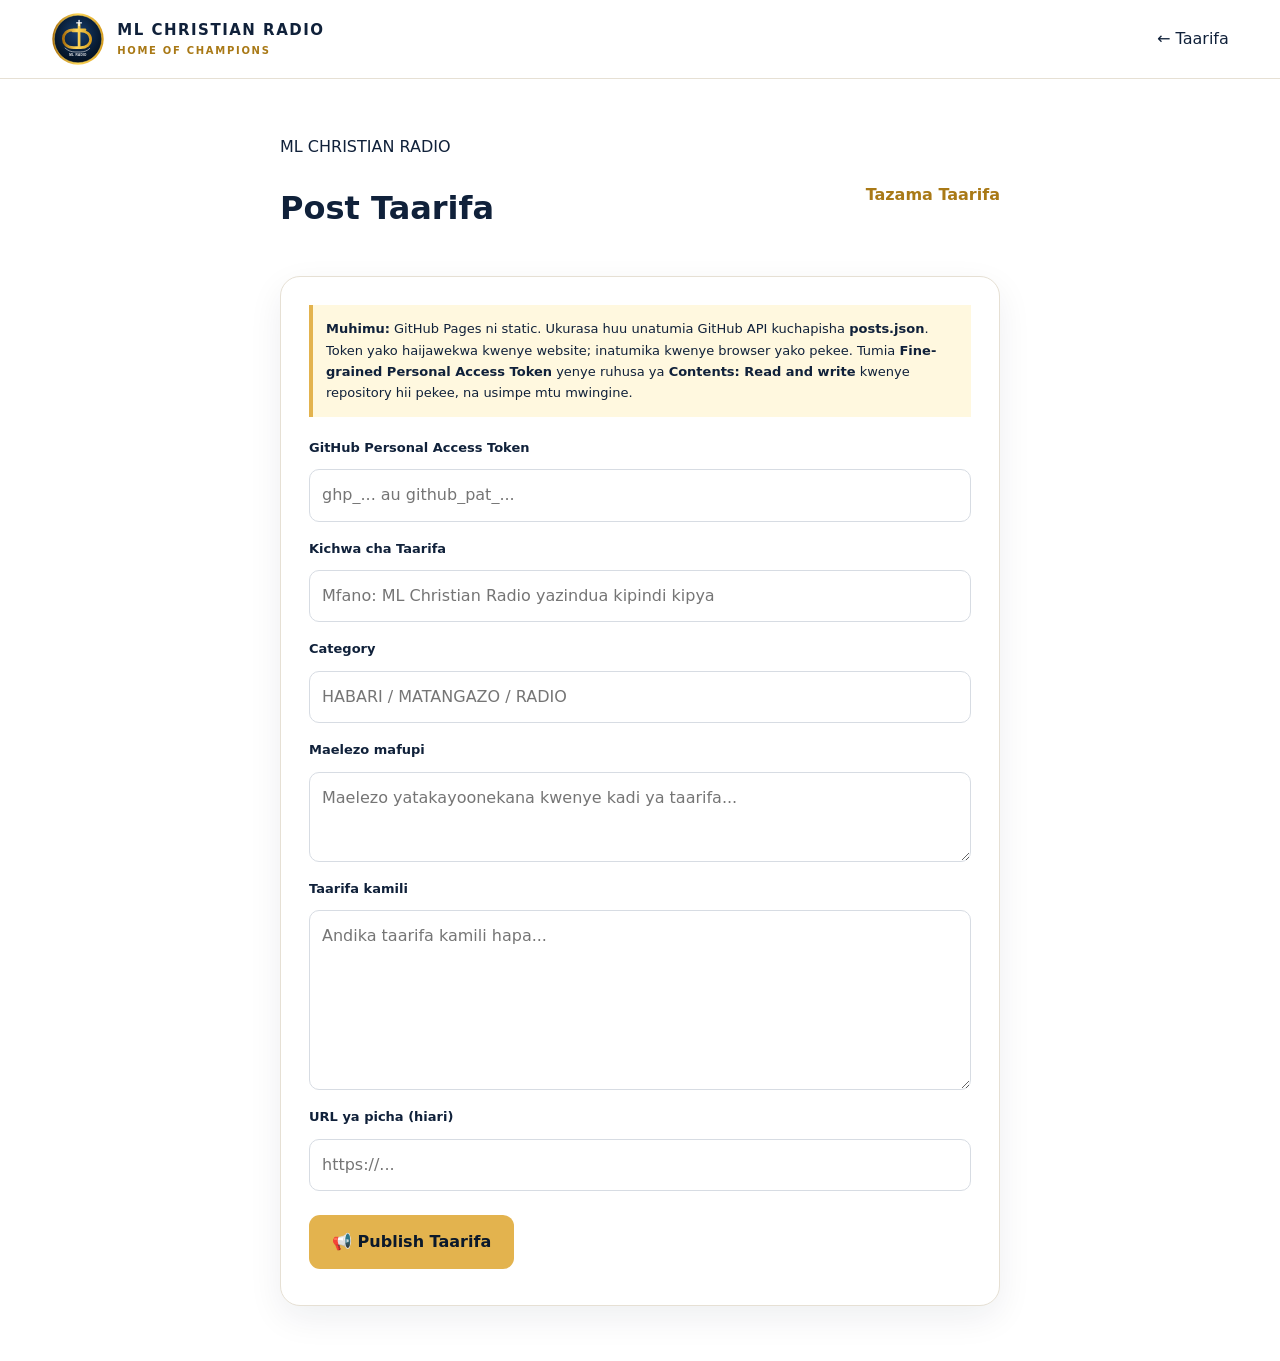
==== admin.html @ ad87d2e5 "Add news publishing page" ====
<!DOCTYPE html>
<html lang="sw">
<head>
<meta charset="UTF-8">
<meta name="viewport" content="width=device-width,initial-scale=1">
<title>Post Taarifa | ML Christian Radio</title>
<meta name="robots" content="noindex,nofollow">
<link rel="stylesheet" href="styles.css">
<style>
.admin{max-width:760px;margin:55px auto;padding:0 20px}.box{background:#fff;border:1px solid var(--line);border-radius:20px;padding:28px;box-shadow:0 12px 35px #10213a12}.field{margin:0 0 16px}.field label{display:block;margin-bottom:6px;font-weight:800;font-size:13px}.field input,.field textarea{width:100%;padding:12px;border:1px solid #d7dce3;border-radius:10px;font:inherit}.field textarea{min-height:180px;resize:vertical}.help{background:#fff8df;border-left:4px solid var(--gold);padding:13px;margin-bottom:20px;font-size:13px}.status{margin-top:15px;padding:12px;border-radius:10px;display:none}.status.show{display:block}.success{background:#eaf8ef;color:#176534}.error{background:#fff0f0;color:#8a2222}.top{display:flex;justify-content:space-between;gap:15px;align-items:center;margin-bottom:20px}.top a{font-weight:800;color:#a97916}.tokenBox{display:none}.tokenBox.show{display:block}
</style>
</head>
<body>
<header><div class="wrap nav"><a class="brand" href="index.html"><img src="logo.svg" alt="ML Christian Radio logo"><span><b>ML CHRISTIAN RADIO</b><small>HOME OF CHAMPIONS</small></span></a><a href="news.html">← Taarifa</a></div></header>
<main class="admin">
<div class="top"><div><label>ML CHRISTIAN RADIO</label><h1>Post Taarifa</h1></div><a href="news.html">Tazama Taarifa</a></div>
<div class="box">
<div class="help"><b>Muhimu:</b> GitHub Pages ni static. Ukurasa huu unatumia GitHub API kuchapisha <b>posts.json</b>. Token yako haijawekwa kwenye website; inatumika kwenye browser yako pekee. Tumia <b>Fine-grained Personal Access Token</b> yenye ruhusa ya <b>Contents: Read and write</b> kwenye repository hii pekee, na usimpe mtu mwingine.</div>
<div class="field"><label>GitHub Personal Access Token</label><input id="token" type="password" autocomplete="off" placeholder="ghp_... au github_pat_..."></div>
<div class="field"><label>Kichwa cha Taarifa</label><input id="title" placeholder="Mfano: ML Christian Radio yazindua kipindi kipya"></div>
<div class="field"><label>Category</label><input id="category" placeholder="HABARI / MATANGAZO / RADIO"></div>
<div class="field"><label>Maelezo mafupi</label><textarea id="excerpt" style="min-height:90px" placeholder="Maelezo yatakayoonekana kwenye kadi ya taarifa..."></textarea></div>
<div class="field"><label>Taarifa kamili</label><textarea id="content" placeholder="Andika taarifa kamili hapa..."></textarea></div>
<div class="field"><label>URL ya picha (hiari)</label><input id="image" type="url" placeholder="https://..."></div>
<button id="publish" class="btn gold">📢 Publish Taarifa</button>
<div id="status" class="status"></div>
</div></main>
<script>
const owner="mwakapalilamedia-ops", repo="ML-Christian-Radio--home-of-champions-", path="posts.json", branch="main";
const $=id=>document.getElementById(id);
function status(msg,ok){const s=$("status");s.textContent=msg;s.className="status show "+(ok?"success":"error")}
$("publish").addEventListener("click",async()=>{
  const token=$("token").value.trim(), title=$("title").value.trim(), excerpt=$("excerpt").value.trim(), content=$("content").value.trim(), category=$("category").value.trim()||"TAARIFA", image=$("image").value.trim();
  if(!token||!title||!excerpt||!content){status("Jaza Token, Kichwa, Maelezo mafupi na Taarifa kamili.",false);return}
  const btn=$("publish");btn.disabled=true;btn.textContent="Inachapisha...";
  try{
    const headers={Authorization:"Bearer "+token,Accept:"application/vnd.github+json","X-GitHub-Api-Version":"2022-11-28"};
    const url=`https://api.github.com/repos/${owner}/${repo}/contents/${path}?ref=${branch}`;
    const get=await fetch(url,{headers}); if(!get.ok) throw new Error("GitHub haijakubali token au faili.");
    const current=await get.json();
    const bytes=Uint8Array.from(atob(current.content.replace(/\n/g,"")),c=>c.charCodeAt(0));
    const json=JSON.parse(new TextDecoder().decode(bytes));
    json.unshift({id:Date.now().toString(),title,date:new Date().toISOString().slice(0,10),category,excerpt,content,image});
    const encoded=btoa(unescape(encodeURIComponent(JSON.stringify(json,null,2))));
    const put=await fetch(url,{method:"PUT",headers,"body":JSON.stringify({message:"Publish taarifa: "+title,content:encoded,sha:current.sha,branch})});
    if(!put.ok){const e=await put.json();throw new Error(e.message||"Publish imeshindikana.")}
    status("Imechapishwa! Taarifa itaonekana kwenye Taarifa baada ya GitHub Pages kusasisha website.",true);
    $("title").value="";$("category").value="";$("excerpt").value="";$("content").value="";$("image").value="";
  }catch(e){status(e.message,false)}
  btn.disabled=false;btn.textContent="📢 Publish Taarifa";
});
</script>
</body>
</html>
---- styles.css ----
:root{--dark:#06182d;--navy:#0b213c;--gold:#e3b34e;--gold2:#ffd66b;--cream:#f8f6f0;--ink:#10213a;--muted:#718096;--line:#e6e0d4}*{box-sizing:border-box}html{scroll-behavior:smooth}body{margin:0;font-family:system-ui,-apple-system,BlinkMacSystemFont,"Segoe UI",sans-serif;color:var(--ink);line-height:1.65}a{text-decoration:none;color:inherit}button{font:inherit}.wrap{width:min(1180px,92%);margin:auto}header{position:sticky;top:0;z-index:30;background:#fff;border-bottom:1px solid var(--line)}.nav{height:78px;display:flex;align-items:center;justify-content:space-between}.brand{display:flex;align-items:center;gap:12px}.brand img{width:54px;height:54px}.brand b,.brand small{display:block}.brand b{font-size:15px;letter-spacing:.1em}.brand small{font-size:10px;letter-spacing:.17em;color:#a97916;font-weight:900}nav{display:flex;align-items:center;gap:23px;font-weight:750;font-size:14px}nav a:hover{color:#ad7b19}.navJoin{border:0;background:var(--gold);padding:10px 16px;border-radius:9px;font-weight:900;cursor:pointer}.menu{display:none;background:none;border:0;font-size:28px}.hero{position:relative;min-height:650px;color:#fff;overflow:hidden;background:#06182d}.heroShade{position:absolute;inset:0;background:linear-gradient(90deg,rgba(4,17,32,.96) 0%,rgba(6,24,45,.83) 48%,rgba(6,24,45,.48) 100%),linear-gradient(0deg,rgba(2,12,23,.68),transparent 45%)}.heroContent{position:relative;z-index:2;display:grid;grid-template-columns:1.12fr .88fr;gap:70px;align-items:center;padding:92px 0 105px}.heroCopy label{color:var(--gold2);font-size:13px;font-weight:950;letter-spacing:.15em}.hero h1{font-size:clamp(52px,7vw,90px);line-height:.98;margin:20px 0}.hero h1 i{font-style:normal;color:var(--gold2)}.lead{font-size:20px;color:#d3dce8;max-width:650px}.heroActions{display:flex;flex-wrap:wrap;gap:5px}.btn{display:inline-block;padding:14px 23px;border-radius:11px;font-weight:900;margin:8px 8px 8px 0;cursor:pointer;border:0}.gold{background:var(--gold);color:#0b192b}.outline{border:1px solid #8395ac;background:rgba(5,20,37,.45);color:#fff}.socials{display:flex;gap:10px;margin-top:12px}.socials a{width:38px;height:38px;border-radius:50%;display:grid;place-items:center;background:#fff;color:#10213a;font-weight:900}.player{position:relative;overflow:hidden;background:#0f2035;border:1px solid #70839a55;border-radius:24px;padding:27px;text-align:center;box-shadow:0 20px 60px #0006}.playerVideo{position:absolute;inset:0;overflow:hidden;z-index:0}.playerVideo iframe{position:absolute;left:50%;top:50%;width:177.78vh;height:100vh;min-width:100%;min-height:56.25vw;transform:translate(-50%,-50%);pointer-events:none;border:0}.playerShade{position:absolute;inset:0;z-index:1;background:linear-gradient(180deg,rgba(4,17,32,.9),rgba(6,24,45,.82) 50%,rgba(2,12,23,.93))}.playerContent{position:relative;z-index:2}.playerTop{display:flex;justify-content:space-between;font-size:12px}.playerTop span{color:#ff7777}.playerLogoWrap{width:230px;height:230px;margin:14px auto 0;display:grid;place-items:center;perspective:700px}.playerLogo{width:100%;height:100%;object-fit:contain;display:block;animation:logoRotateRight 7s linear infinite;transform-style:preserve-3d;filter:drop-shadow(0 15px 30px #0008)}@keyframes logoRotateRight{from{transform:rotateY(0deg)}to{transform:rotateY(360deg)}}.player h2{font-size:38px;margin:0 0 8px}.player p{color:#b6c2d0}.player audio{width:100%}.heroMeta{position:absolute;z-index:3;bottom:0;left:0;right:0;background:#061a33e8;border-top:1px solid #7b91aa55}.heroMeta .wrap{min-height:58px;display:flex;align-items:center;gap:30px;color:#b9c5d2}.heroMeta b{margin-left:auto;color:#ff7272}.quick{background:#fff;border-bottom:1px solid var(--line)}.qgrid{display:grid;grid-template-columns:repeat(4,1fr)}.qgrid a,.quickJoin{padding:23px 18px;border-right:1px solid var(--line);border-left:0;border-top:0;border-bottom:0;background:#fff;text-align:left;cursor:pointer;color:var(--ink)}.qgrid b,.qgrid small{display:block}.qgrid small{color:var(--muted)}.quickJoin:hover,.qgrid a:hover{background:#fffaf0}.section{padding:90px 0}.cream{background:var(--cream)}.two{display:grid;grid-template-columns:1fr 1fr;gap:70px;align-items:center}.section label,.joinBand label{color:#a97916;font-size:12px;font-weight:950;letter-spacing:.15em}.section h2,.joinBand h2{font-size:clamp(34px,4vw,50px);line-height:1.1;margin:7px 0 18px}.section p{color:var(--muted)}.card{background:#fff;border:1px solid var(--line);border-radius:20px;padding:40px}.dark{background:var(--dark);color:#fff;border:0}.dark p{color:#aeb9c7}.dark label{color:var(--gold2)}.dark h3{font-size:30px}.stats{display:flex;gap:25px}.stats b{border-top:1px solid #304158;padding-top:12px}.stats small{display:block;color:#93a1b1;font-size:10px}.cards{display:grid;grid-template-columns:repeat(3,1fr);gap:17px}.cards article{background:#fff;border:1px solid var(--line);border-radius:17px;padding:27px;transition:.25s}.cards article:hover{transform:translateY(-4px);box-shadow:0 12px 30px #10213a10}.cards h3{margin:10px 0 4px}.cards p{font-size:13px;margin:0}.joinBand{padding:65px 0;background:linear-gradient(110deg,#06182d,#0c2a4d);color:#fff}.joinBandInner{display:flex;align-items:center;justify-content:space-between;gap:40px}.joinBand h2{margin:4px 0;color:#fff}.joinBand p{color:#b7c4d4;max-width:650px}.bigJoin{white-space:nowrap}.modal{position:fixed;inset:0;z-index:100;display:none;align-items:center;justify-content:center;padding:18px}.modal.show{display:flex}.modalBackdrop{position:absolute;inset:0;background:#020b16cc;backdrop-filter:blur(5px)}.modalBox{position:relative;z-index:1;width:min(850px,100%);max-height:92vh;overflow:auto;background:#fff;border-radius:22px;padding:28px;box-shadow:0 30px 90px #0008}.modalClose{position:absolute;right:16px;top:10px;border:0;background:#eef1f5;width:38px;height:38px;border-radius:50%;font-size:28px;cursor:pointer}.modalHead{display:flex;gap:18px;align-items:center;padding-right:40px;margin-bottom:18px}.modalHead img{width:76px;height:76px}.modalHead h2{margin:3px 0;font-size:28px;line-height:1.1}.modalHead p{margin:5px 0;color:var(--muted);font-size:13px}.formGrid{display:grid;grid-template-columns:1fr 1fr;gap:15px}.field{display:flex;flex-direction:column;gap:5px}.field label{color:var(--ink);font-size:12px;font-weight:800}.field input{padding:12px;border:1px solid #d7dce3;border-radius:10px;font:inherit;outline:none}.field input:focus{border-color:var(--gold)}.readonly{background:#f4f6f8!important;font-weight:800}.notice{background:#fff8df;border-left:4px solid var(--gold);padding:12px 14px;border-radius:8px;color:#5e4a19;font-size:12px;margin:16px 0}.check{display:flex;gap:9px;align-items:flex-start;color:var(--muted);font-size:12px}.check input{margin-top:4px}.submitJoin{width:100%;margin:16px 0 0}.modalOpen{overflow:hidden}footer{background:#040e1b;color:#95a2b1;padding:28px 0;font-size:12px}@media(max-width:900px){nav{display:none;position:absolute;top:78px;left:0;right:0;background:#fff;padding:20px 4%;flex-direction:column;align-items:stretch;gap:13px}.nav.open nav{display:flex}.menu{display:block}.heroContent,.two{grid-template-columns:1fr;gap:35px}.heroContent{padding:65px 0 90px}.player{max-width:650px}.cards{grid-template-columns:1fr 1fr}.qgrid{grid-template-columns:1fr 1fr}.joinBandInner{flex-direction:column;align-items:flex-start}.bigJoin{white-space:normal}.hero{min-height:auto}.heroMeta{position:relative}}@media(max-width:560px){.nav{height:72px}.brand img{width:48px;height:48px}.brand b{font-size:12px}.brand small{font-size:8px}.hero h1{font-size:56px}.lead{font-size:17px}.heroContent{padding:55px 0 45px}.playerLogoWrap{width:180px;height:180px}.playerLogo{width:100%;height:100%}.player h2{font-size:32px}.cards,.qgrid,.formGrid{grid-template-columns:1fr}.section{padding:65px 0}.qgrid a,.quickJoin{border-right:0;border-bottom:1px solid var(--line)}.heroMeta .wrap{flex-wrap:wrap;padding:12px 0;gap:7px;font-size:12px}.heroMeta b{margin-left:0}.modalBox{padding:22px 18px}.modalHead img{width:60px;height:60px}.modalHead h2{font-size:22px}}
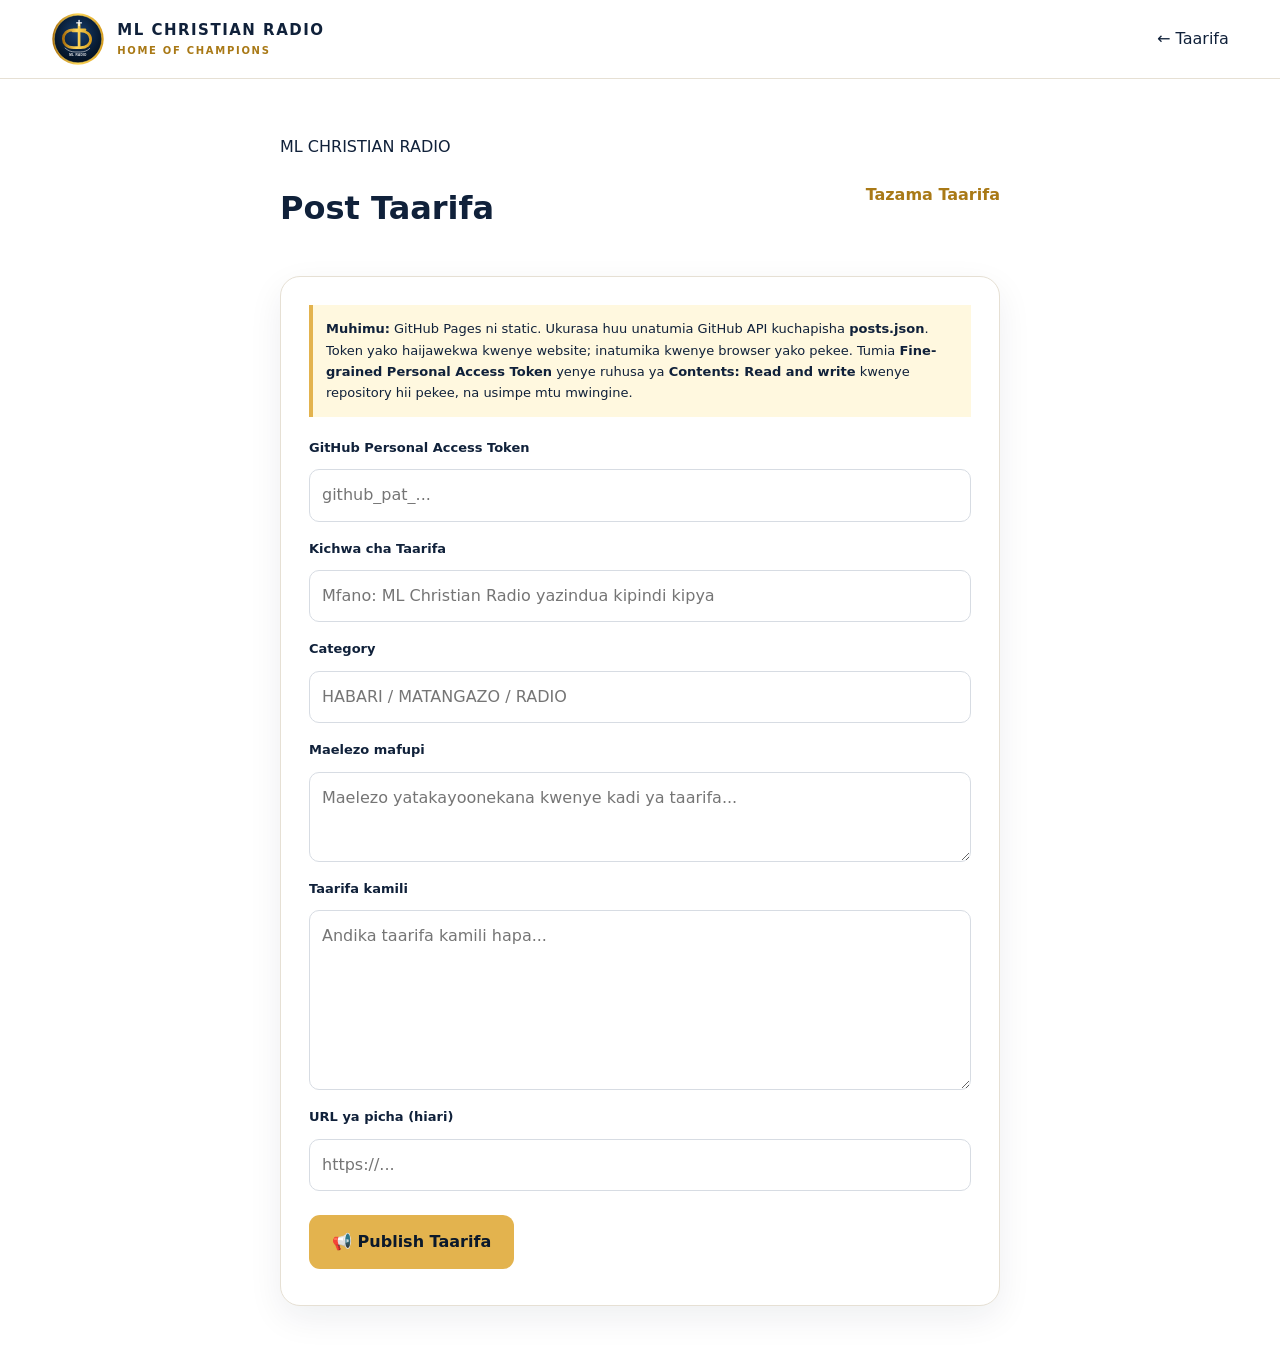
==== commit c1cd38db: "Improve admin publishing and GitHub permission errors" ====
--- a/admin.html
+++ b/admin.html
@@ -16,7 +16,7 @@
 <div class="top"><div><label>ML CHRISTIAN RADIO</label><h1>Post Taarifa</h1></div><a href="news.html">Tazama Taarifa</a></div>
 <div class="box">
 <div class="help"><b>Muhimu:</b> GitHub Pages ni static. Ukurasa huu unatumia GitHub API kuchapisha <b>posts.json</b>. Token yako haijawekwa kwenye website; inatumika kwenye browser yako pekee. Tumia <b>Fine-grained Personal Access Token</b> yenye ruhusa ya <b>Contents: Read and write</b> kwenye repository hii pekee, na usimpe mtu mwingine.</div>
-<div class="field"><label>GitHub Personal Access Token</label><input id="token" type="password" autocomplete="off" placeholder="ghp_... au github_pat_..."></div>
+<div class="field"><label>GitHub Personal Access Token</label><input id="token" type="password" autocomplete="off" placeholder="github_pat_..."></div>
 <div class="field"><label>Kichwa cha Taarifa</label><input id="title" placeholder="Mfano: ML Christian Radio yazindua kipindi kipya"></div>
 <div class="field"><label>Category</label><input id="category" placeholder="HABARI / MATANGAZO / RADIO"></div>
 <div class="field"><label>Maelezo mafupi</label><textarea id="excerpt" style="min-height:90px" placeholder="Maelezo yatakayoonekana kwenye kadi ya taarifa..."></textarea></div>
@@ -32,19 +32,19 @@
 $("publish").addEventListener("click",async()=>{
   const token=$("token").value.trim(), title=$("title").value.trim(), excerpt=$("excerpt").value.trim(), content=$("content").value.trim(), category=$("category").value.trim()||"TAARIFA", image=$("image").value.trim();
   if(!token||!title||!excerpt||!content){status("Jaza Token, Kichwa, Maelezo mafupi na Taarifa kamili.",false);return}
-  const btn=$("publish");btn.disabled=true;btn.textContent="Inachapisha...";
+  const btn=$("publish");btn.disabled=true;btn.textContent="Inachapisha...";status("Inaangalia ruhusa za GitHub...",true);
   try{
     const headers={Authorization:"Bearer "+token,Accept:"application/vnd.github+json","X-GitHub-Api-Version":"2022-11-28"};
     const url=`https://api.github.com/repos/${owner}/${repo}/contents/${path}?ref=${branch}`;
-    const get=await fetch(url,{headers}); if(!get.ok) throw new Error("GitHub haijakubali token au faili.");
+    const repoCheck=await fetch(`https://api.github.com/repos/${owner}/${repo}`,{headers}); if(!repoCheck.ok){const e=await repoCheck.json().catch(()=>({}));throw new Error("Token haijaidhinishwa: "+(e.message||"hakuna ruhusa."));} const get=await fetch(url,{headers}); if(!get.ok){const e=await get.json().catch(()=>({}));throw new Error("Imeshindwa kusoma posts.json: "+(e.message||"unknown error"));}
     const current=await get.json();
     const bytes=Uint8Array.from(atob(current.content.replace(/\n/g,"")),c=>c.charCodeAt(0));
     const json=JSON.parse(new TextDecoder().decode(bytes));
     json.unshift({id:Date.now().toString(),title,date:new Date().toISOString().slice(0,10),category,excerpt,content,image});
     const encoded=btoa(unescape(encodeURIComponent(JSON.stringify(json,null,2))));
     const put=await fetch(url,{method:"PUT",headers,"body":JSON.stringify({message:"Publish taarifa: "+title,content:encoded,sha:current.sha,branch})});
-    if(!put.ok){const e=await put.json();throw new Error(e.message||"Publish imeshindikana.")}
-    status("Imechapishwa! Taarifa itaonekana kwenye Taarifa baada ya GitHub Pages kusasisha website.",true);
+    if(!put.ok){const e=await put.json();throw new Error("Publish imeshindikana: "+(e.message||"Token haina Contents: Read and write."))}
+    status("✓ Imechapishwa! Taarifa imeongezwa kwenye posts.json. Subiri takriban dakika 1–3 kisha fungua Taarifa hapa: https://mwakapalilamedia-ops.github.io/ML-Christian-Radio--home-of-champions-/news.html",true);
     $("title").value="";$("category").value="";$("excerpt").value="";$("content").value="";$("image").value="";
   }catch(e){status(e.message,false)}
   btn.disabled=false;btn.textContent="📢 Publish Taarifa";
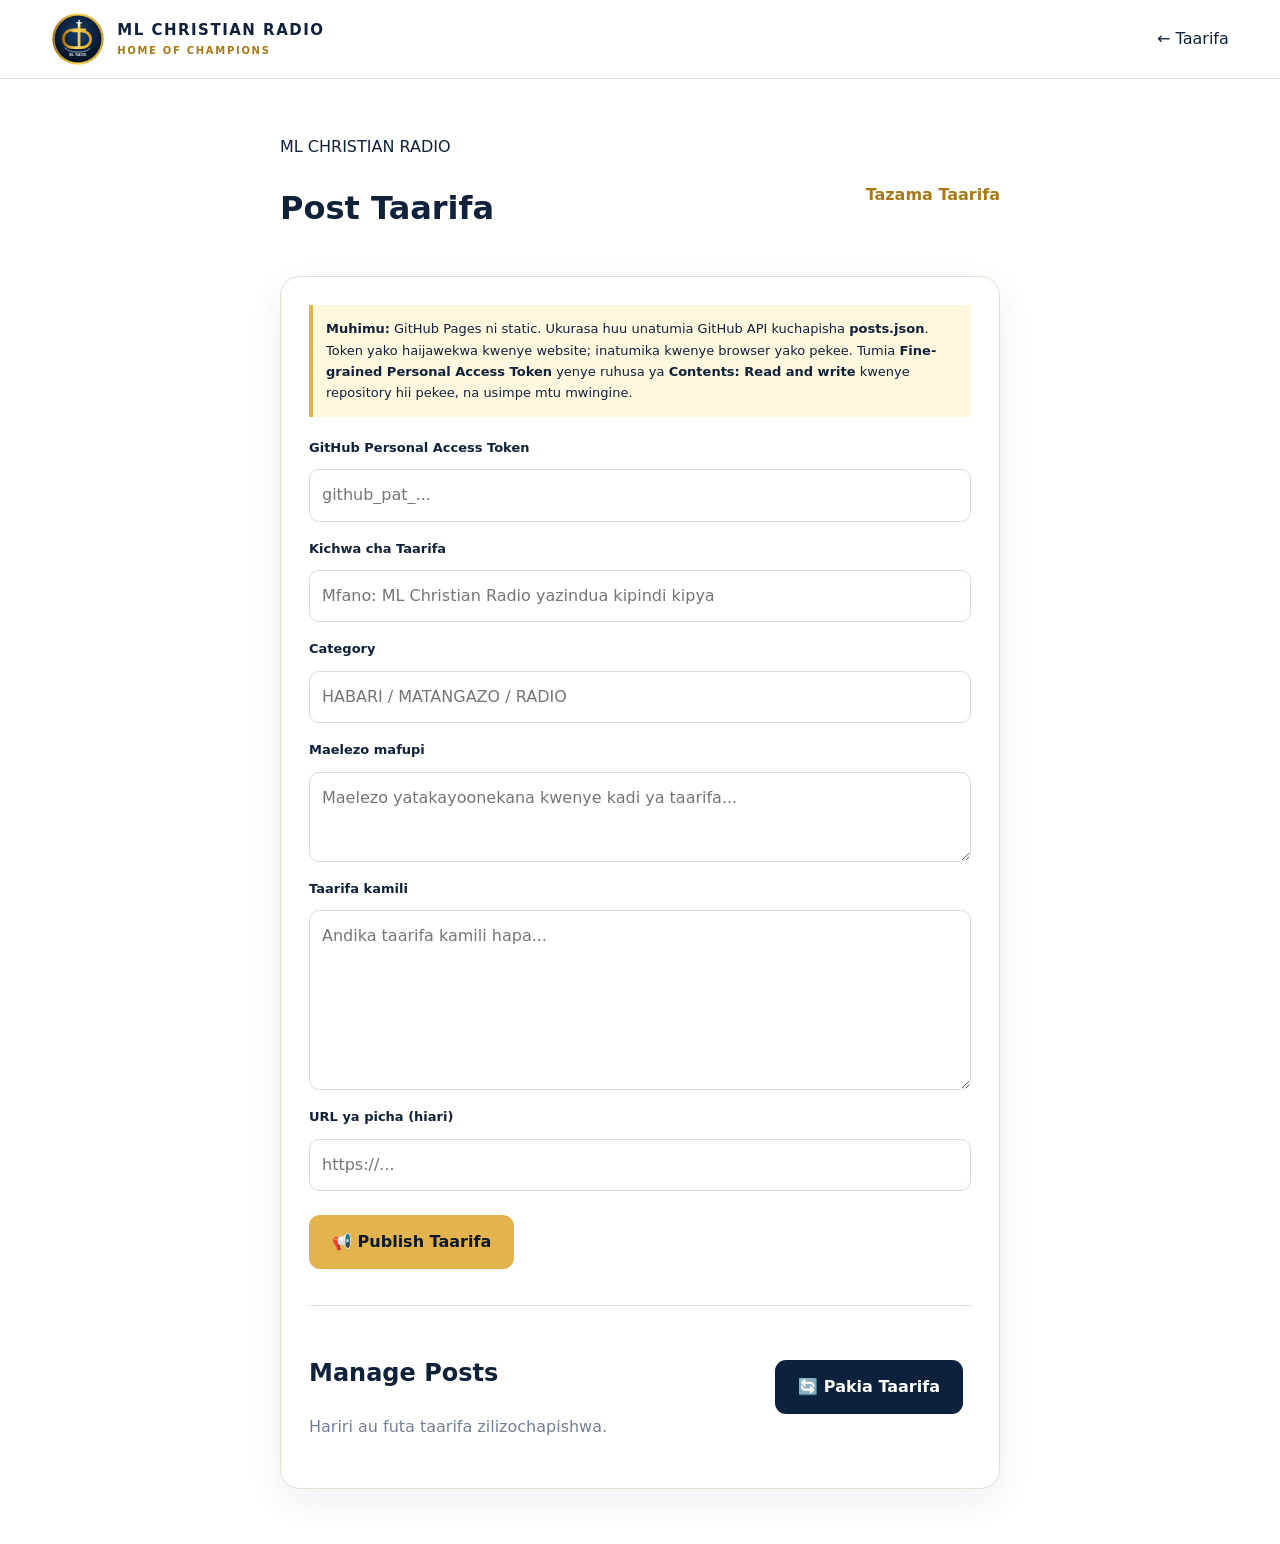
==== commit 82bacc38: "Add manage posts edit and delete controls to admin" ====
--- a/admin.html
+++ b/admin.html
@@ -23,31 +23,105 @@
 <div class="field"><label>Taarifa kamili</label><textarea id="content" placeholder="Andika taarifa kamili hapa..."></textarea></div>
 <div class="field"><label>URL ya picha (hiari)</label><input id="image" type="url" placeholder="https://..."></div>
 <button id="publish" class="btn gold">📢 Publish Taarifa</button>
+<button id="cancelEdit" class="btn" style="display:none;background:#e9eef5;color:#10213a">Ghairi Kuhariri</button>
 <div id="status" class="status"></div>
+<hr style="border:0;border-top:1px solid #e6e0d4;margin:28px 0">
+<div class="top"><div><h2>Manage Posts</h2><p style="color:#718096;margin:0">Hariri au futa taarifa zilizochapishwa.</p></div><button id="loadPosts" class="btn" style="background:#0b213c;color:white">🔄 Pakia Taarifa</button></div>
+<div id="postsStatus" class="status"></div>
+<div id="postsList" style="display:grid;gap:12px"></div>
 </div></main>
 <script>
 const owner="mwakapalilamedia-ops", repo="ML-Christian-Radio--home-of-champions-", path="posts.json", branch="main";
 const $=id=>document.getElementById(id);
+let editingId=null;
+let loadedPosts=[];
+function apiHeaders(token){return {Authorization:"Bearer "+token,Accept:"application/vnd.github+json","X-GitHub-Api-Version":"2022-11-28"}}
+function decodeContent(content){const bytes=Uint8Array.from(atob(content.replace(/\n/g,"")),c=>c.charCodeAt(0));return JSON.parse(new TextDecoder().decode(bytes))}
+function showPostsStatus(msg,ok){const s=$("postsStatus");s.textContent=msg;s.className="status show "+(ok?"success":"error")}
+async function getPosts(token){
+  const res=await fetch(`https://api.github.com/repos/${owner}/${repo}/contents/${path}?ref=${branch}`,{headers:apiHeaders(token)});
+  if(!res.ok){const e=await res.json().catch(()=>({}));throw new Error(e.message||"Imeshindwa kusoma posts.json. Hakikisha token ina Contents: Read and write.");}
+  const file=await res.json();return {posts:decodeContent(file.content),sha:file.sha};
+}
+async function savePosts(token,posts,message){
+  const latest=await getPosts(token);
+  const encoded=btoa(unescape(encodeURIComponent(JSON.stringify(posts,null,2))));
+  const res=await fetch(`https://api.github.com/repos/${owner}/${repo}/contents/${path}`,{method:"PUT",headers:apiHeaders(token),body:JSON.stringify({message,content:encoded,sha:latest.sha,branch})});
+  if(!res.ok){const e=await res.json().catch(()=>({}));throw new Error(e.message||"Imeshindwa kuhifadhi taarifa.");}
+}
+function renderPosts(posts){
+  const list=$("postsList");
+  if(!posts.length){list.innerHTML="<p>Hakuna taarifa zilizopo.</p>";return;}
+  list.innerHTML=posts.map((p,i)=>`<article style="border:1px solid #e6e0d4;border-radius:14px;padding:16px;background:#fff">
+    <div style="font-size:11px;color:#a97916;font-weight:900">${escapeHtml(p.category||"TAARIFA")} · ${escapeHtml(p.date||"")}</div>
+    <h3 style="margin:5px 0">${escapeHtml(p.title||"Bila kichwa")}</h3>
+    <p style="margin:0 0 12px;color:#718096;font-size:13px">${escapeHtml(p.excerpt||"")}</p>
+    <div style="display:flex;gap:8px;flex-wrap:wrap">
+      <button type="button" class="btn editPost" data-index="${i}" style="background:#e9eef5;color:#10213a;margin:0">✏️ Hariri</button>
+      <button type="button" class="btn deletePost" data-index="${i}" style="background:#ffe9e9;color:#8a2222;margin:0">🗑️ Futa</button>
+    </div>
+  </article>`).join("");
+  list.querySelectorAll(".editPost").forEach(b=>b.addEventListener("click",()=>startEdit(Number(b.dataset.index))));
+  list.querySelectorAll(".deletePost").forEach(b=>b.addEventListener("click",()=>deletePost(Number(b.dataset.index))));
+}
+function escapeHtml(v){return String(v??"").replace(/[&<>"']/g,s=>({"&":"&amp;","<":"&lt;",">":"&gt;",'"':"&quot;","'":"&#039;"}[s]));}
+async function loadPosts(){
+  const token=$("token").value.trim();
+  if(!token){showPostsStatus("Weka GitHub Token kwanza, kisha bonyeza Pakia Taarifa.",false);return;}
+  $("loadPosts").disabled=true;$("loadPosts").textContent="Inapakia...";
+  try{const data=await getPosts(token);loadedPosts=data.posts;renderPosts(loadedPosts);showPostsStatus("Taarifa zimepakiwa. Unaweza kuhariri au kufuta unayotaka.",true);}
+  catch(e){showPostsStatus(e.message,false);}
+  $("loadPosts").disabled=false;$("loadPosts").textContent="🔄 Pakia Taarifa";
+}
+function startEdit(i){
+  const p=loadedPosts[i];if(!p)return;
+  editingId=p.id;
+  $("title").value=p.title||"";$("category").value=p.category||"";$("excerpt").value=p.excerpt||"";$("content").value=p.content||"";$("image").value=p.image||"";
+  $("publish").textContent="💾 Hifadhi Mabadiliko";$("cancelEdit").style.display="inline-block";
+  $("title").focus();status("Unahariri: "+(p.title||"Taarifa"),true);window.scrollTo({top:0,behavior:"smooth"});
+}
+function cancelEditing(){
+  editingId=null;$("title").value="";$("category").value="";$("excerpt").value="";$("content").value="";$("image").value="";
+  $("publish").textContent="📢 Publish Taarifa";$("cancelEdit").style.display="none";
+}
+$("cancelEdit").addEventListener("click",cancelEditing);
+$("loadPosts").addEventListener("click",loadPosts);
+async function deletePost(i){
+  const p=loadedPosts[i];if(!p)return;
+  if(!confirm('Una uhakika unataka kufuta taarifa hii?\n\n'+(p.title||"Taarifa")+'\n\nHatua hii haiwezi kurudishwa.'))return;
+  const token=$("token").value.trim();if(!token){showPostsStatus("Weka GitHub Token kwanza.",false);return;}
+  try{
+    showPostsStatus("Inafuta taarifa...",true);
+    const data=await getPosts(token);
+    const remaining=data.posts.filter(item=>String(item.id)!==String(p.id));
+    if(remaining.length===data.posts.length)throw new Error("Taarifa hii haikupatikana tena. Pakia taarifa upya.");
+    await savePosts(token,remaining,"Delete taarifa: "+(p.title||p.id));
+    loadedPosts=remaining;renderPosts(loadedPosts);showPostsStatus("✓ Taarifa imefutwa. Itatoweka kwenye website baada ya kusasishwa.",true);
+    if(String(editingId)===String(p.id))cancelEditing();
+  }catch(e){showPostsStatus(e.message,false);}
+}
 function status(msg,ok){const s=$("status");s.textContent=msg;s.className="status show "+(ok?"success":"error")}
 $("publish").addEventListener("click",async()=>{
   const token=$("token").value.trim(), title=$("title").value.trim(), excerpt=$("excerpt").value.trim(), content=$("content").value.trim(), category=$("category").value.trim()||"TAARIFA", image=$("image").value.trim();
   if(!token||!title||!excerpt||!content){status("Jaza Token, Kichwa, Maelezo mafupi na Taarifa kamili.",false);return}
-  const btn=$("publish");btn.disabled=true;btn.textContent="Inachapisha...";status("Inaangalia ruhusa za GitHub...",true);
+  const btn=$("publish");btn.disabled=true;btn.textContent=editingId?"Inahifadhi...":"Inachapisha...";status("Inaunganisha na GitHub...",true);
   try{
-    const headers={Authorization:"Bearer "+token,Accept:"application/vnd.github+json","X-GitHub-Api-Version":"2022-11-28"};
-    const url=`https://api.github.com/repos/${owner}/${repo}/contents/${path}?ref=${branch}`;
-    const repoCheck=await fetch(`https://api.github.com/repos/${owner}/${repo}`,{headers}); if(!repoCheck.ok){const e=await repoCheck.json().catch(()=>({}));throw new Error("Token haijaidhinishwa: "+(e.message||"hakuna ruhusa."));} const get=await fetch(url,{headers}); if(!get.ok){const e=await get.json().catch(()=>({}));throw new Error("Imeshindwa kusoma posts.json: "+(e.message||"unknown error"));}
-    const current=await get.json();
-    const bytes=Uint8Array.from(atob(current.content.replace(/\n/g,"")),c=>c.charCodeAt(0));
-    const json=JSON.parse(new TextDecoder().decode(bytes));
-    json.unshift({id:Date.now().toString(),title,date:new Date().toISOString().slice(0,10),category,excerpt,content,image});
-    const encoded=btoa(unescape(encodeURIComponent(JSON.stringify(json,null,2))));
-    const put=await fetch(url,{method:"PUT",headers,"body":JSON.stringify({message:"Publish taarifa: "+title,content:encoded,sha:current.sha,branch})});
-    if(!put.ok){const e=await put.json();throw new Error("Publish imeshindikana: "+(e.message||"Token haina Contents: Read and write."))}
-    status("✓ Imechapishwa! Taarifa imeongezwa kwenye posts.json. Subiri takriban dakika 1–3 kisha fungua Taarifa hapa: https://mwakapalilamedia-ops.github.io/ML-Christian-Radio--home-of-champions-/news.html",true);
-    $("title").value="";$("category").value="";$("excerpt").value="";$("content").value="";$("image").value="";
+    const data=await getPosts(token);
+    if(editingId!==null){
+      const i=data.posts.findIndex(p=>String(p.id)===String(editingId));
+      if(i<0)throw new Error("Taarifa ya kuhariri haipo tena. Pakia taarifa upya.");
+      data.posts[i]={...data.posts[i],title,category,excerpt,content,image};
+      await savePosts(token,data.posts,"Edit taarifa: "+title);
+      status("✓ Mabadiliko yamehifadhiwa.",true);cancelEditing();await loadPosts();
+    }else{
+      data.posts.unshift({id:Date.now().toString(),title,date:new Date().toISOString().slice(0,10),category,excerpt,content,image});
+      await savePosts(token,data.posts,"Publish taarifa: "+title);
+      status("✓ Imechapishwa! Taarifa mpya imeongezwa.",true);
+      $("title").value="";$("category").value="";$("excerpt").value="";$("content").value="";$("image").value="";
+      await loadPosts();
+    }
   }catch(e){status(e.message,false)}
-  btn.disabled=false;btn.textContent="📢 Publish Taarifa";
+  btn.disabled=false;btn.textContent=editingId?"💾 Hifadhi Mabadiliko":"📢 Publish Taarifa";
 });
 </script>
 </body>
--- a/styles.css
+++ b/styles.css
@@ -1 +1 @@
-:root{--dark:#06182d;--navy:#0b213c;--gold:#e3b34e;--gold2:#ffd66b;--cream:#f8f6f0;--ink:#10213a;--muted:#718096;--line:#e6e0d4}*{box-sizing:border-box}html{scroll-behavior:smooth}body{margin:0;font-family:system-ui,-apple-system,BlinkMacSystemFont,"Segoe UI",sans-serif;color:var(--ink);line-height:1.65}a{text-decoration:none;color:inherit}button{font:inherit}.wrap{width:min(1180px,92%);margin:auto}header{position:sticky;top:0;z-index:30;background:#fff;border-bottom:1px solid var(--line)}.nav{height:78px;display:flex;align-items:center;justify-content:space-between}.brand{display:flex;align-items:center;gap:12px}.brand img{width:54px;height:54px}.brand b,.brand small{display:block}.brand b{font-size:15px;letter-spacing:.1em}.brand small{font-size:10px;letter-spacing:.17em;color:#a97916;font-weight:900}nav{display:flex;align-items:center;gap:23px;font-weight:750;font-size:14px}nav a:hover{color:#ad7b19}.navJoin{border:0;background:var(--gold);padding:10px 16px;border-radius:9px;font-weight:900;cursor:pointer}.menu{display:none;background:none;border:0;font-size:28px}.hero{position:relative;min-height:650px;color:#fff;overflow:hidden;background:#06182d}.heroShade{position:absolute;inset:0;background:linear-gradient(90deg,rgba(4,17,32,.96) 0%,rgba(6,24,45,.83) 48%,rgba(6,24,45,.48) 100%),linear-gradient(0deg,rgba(2,12,23,.68),transparent 45%)}.heroContent{position:relative;z-index:2;display:grid;grid-template-columns:1.12fr .88fr;gap:70px;align-items:center;padding:92px 0 105px}.heroCopy label{color:var(--gold2);font-size:13px;font-weight:950;letter-spacing:.15em}.hero h1{font-size:clamp(52px,7vw,90px);line-height:.98;margin:20px 0}.hero h1 i{font-style:normal;color:var(--gold2)}.lead{font-size:20px;color:#d3dce8;max-width:650px}.heroActions{display:flex;flex-wrap:wrap;gap:5px}.btn{display:inline-block;padding:14px 23px;border-radius:11px;font-weight:900;margin:8px 8px 8px 0;cursor:pointer;border:0}.gold{background:var(--gold);color:#0b192b}.outline{border:1px solid #8395ac;background:rgba(5,20,37,.45);color:#fff}.socials{display:flex;gap:10px;margin-top:12px}.socials a{width:38px;height:38px;border-radius:50%;display:grid;place-items:center;background:#fff;color:#10213a;font-weight:900}.player{position:relative;overflow:hidden;background:#0f2035;border:1px solid #70839a55;border-radius:24px;padding:27px;text-align:center;box-shadow:0 20px 60px #0006}.playerVideo{position:absolute;inset:0;overflow:hidden;z-index:0}.playerVideo iframe{position:absolute;left:50%;top:50%;width:177.78vh;height:100vh;min-width:100%;min-height:56.25vw;transform:translate(-50%,-50%);pointer-events:none;border:0}.playerShade{position:absolute;inset:0;z-index:1;background:linear-gradient(180deg,rgba(4,17,32,.9),rgba(6,24,45,.82) 50%,rgba(2,12,23,.93))}.playerContent{position:relative;z-index:2}.playerTop{display:flex;justify-content:space-between;font-size:12px}.playerTop span{color:#ff7777}.playerLogoWrap{width:230px;height:230px;margin:14px auto 0;display:grid;place-items:center;perspective:700px}.playerLogo{width:100%;height:100%;object-fit:contain;display:block;animation:logoRotateRight 7s linear infinite;transform-style:preserve-3d;filter:drop-shadow(0 15px 30px #0008)}@keyframes logoRotateRight{from{transform:rotateY(0deg)}to{transform:rotateY(360deg)}}.player h2{font-size:38px;margin:0 0 8px}.player p{color:#b6c2d0}.player audio{width:100%}.heroMeta{position:absolute;z-index:3;bottom:0;left:0;right:0;background:#061a33e8;border-top:1px solid #7b91aa55}.heroMeta .wrap{min-height:58px;display:flex;align-items:center;gap:30px;color:#b9c5d2}.heroMeta b{margin-left:auto;color:#ff7272}.quick{background:#fff;border-bottom:1px solid var(--line)}.qgrid{display:grid;grid-template-columns:repeat(4,1fr)}.qgrid a,.quickJoin{padding:23px 18px;border-right:1px solid var(--line);border-left:0;border-top:0;border-bottom:0;background:#fff;text-align:left;cursor:pointer;color:var(--ink)}.qgrid b,.qgrid small{display:block}.qgrid small{color:var(--muted)}.quickJoin:hover,.qgrid a:hover{background:#fffaf0}.section{padding:90px 0}.cream{background:var(--cream)}.two{display:grid;grid-template-columns:1fr 1fr;gap:70px;align-items:center}.section label,.joinBand label{color:#a97916;font-size:12px;font-weight:950;letter-spacing:.15em}.section h2,.joinBand h2{font-size:clamp(34px,4vw,50px);line-height:1.1;margin:7px 0 18px}.section p{color:var(--muted)}.card{background:#fff;border:1px solid var(--line);border-radius:20px;padding:40px}.dark{background:var(--dark);color:#fff;border:0}.dark p{color:#aeb9c7}.dark label{color:var(--gold2)}.dark h3{font-size:30px}.stats{display:flex;gap:25px}.stats b{border-top:1px solid #304158;padding-top:12px}.stats small{display:block;color:#93a1b1;font-size:10px}.cards{display:grid;grid-template-columns:repeat(3,1fr);gap:17px}.cards article{background:#fff;border:1px solid var(--line);border-radius:17px;padding:27px;transition:.25s}.cards article:hover{transform:translateY(-4px);box-shadow:0 12px 30px #10213a10}.cards h3{margin:10px 0 4px}.cards p{font-size:13px;margin:0}.joinBand{padding:65px 0;background:linear-gradient(110deg,#06182d,#0c2a4d);color:#fff}.joinBandInner{display:flex;align-items:center;justify-content:space-between;gap:40px}.joinBand h2{margin:4px 0;color:#fff}.joinBand p{color:#b7c4d4;max-width:650px}.bigJoin{white-space:nowrap}.modal{position:fixed;inset:0;z-index:100;display:none;align-items:center;justify-content:center;padding:18px}.modal.show{display:flex}.modalBackdrop{position:absolute;inset:0;background:#020b16cc;backdrop-filter:blur(5px)}.modalBox{position:relative;z-index:1;width:min(850px,100%);max-height:92vh;overflow:auto;background:#fff;border-radius:22px;padding:28px;box-shadow:0 30px 90px #0008}.modalClose{position:absolute;right:16px;top:10px;border:0;background:#eef1f5;width:38px;height:38px;border-radius:50%;font-size:28px;cursor:pointer}.modalHead{display:flex;gap:18px;align-items:center;padding-right:40px;margin-bottom:18px}.modalHead img{width:76px;height:76px}.modalHead h2{margin:3px 0;font-size:28px;line-height:1.1}.modalHead p{margin:5px 0;color:var(--muted);font-size:13px}.formGrid{display:grid;grid-template-columns:1fr 1fr;gap:15px}.field{display:flex;flex-direction:column;gap:5px}.field label{color:var(--ink);font-size:12px;font-weight:800}.field input{padding:12px;border:1px solid #d7dce3;border-radius:10px;font:inherit;outline:none}.field input:focus{border-color:var(--gold)}.readonly{background:#f4f6f8!important;font-weight:800}.notice{background:#fff8df;border-left:4px solid var(--gold);padding:12px 14px;border-radius:8px;color:#5e4a19;font-size:12px;margin:16px 0}.check{display:flex;gap:9px;align-items:flex-start;color:var(--muted);font-size:12px}.check input{margin-top:4px}.submitJoin{width:100%;margin:16px 0 0}.modalOpen{overflow:hidden}footer{background:#040e1b;color:#95a2b1;padding:28px 0;font-size:12px}@media(max-width:900px){nav{display:none;position:absolute;top:78px;left:0;right:0;background:#fff;padding:20px 4%;flex-direction:column;align-items:stretch;gap:13px}.nav.open nav{display:flex}.menu{display:block}.heroContent,.two{grid-template-columns:1fr;gap:35px}.heroContent{padding:65px 0 90px}.player{max-width:650px}.cards{grid-template-columns:1fr 1fr}.qgrid{grid-template-columns:1fr 1fr}.joinBandInner{flex-direction:column;align-items:flex-start}.bigJoin{white-space:normal}.hero{min-height:auto}.heroMeta{position:relative}}@media(max-width:560px){.nav{height:72px}.brand img{width:48px;height:48px}.brand b{font-size:12px}.brand small{font-size:8px}.hero h1{font-size:56px}.lead{font-size:17px}.heroContent{padding:55px 0 45px}.playerLogoWrap{width:180px;height:180px}.playerLogo{width:100%;height:100%}.player h2{font-size:32px}.cards,.qgrid,.formGrid{grid-template-columns:1fr}.section{padding:65px 0}.qgrid a,.quickJoin{border-right:0;border-bottom:1px solid var(--line)}.heroMeta .wrap{flex-wrap:wrap;padding:12px 0;gap:7px;font-size:12px}.heroMeta b{margin-left:0}.modalBox{padding:22px 18px}.modalHead img{width:60px;height:60px}.modalHead h2{font-size:22px}}+:root{--dark:#06182d;--navy:#0b213c;--gold:#e3b34e;--gold2:#ffd66b;--cream:#f8f6f0;--ink:#10213a;--muted:#718096;--line:#e6e0d4}*{box-sizing:border-box}html{scroll-behavior:smooth}body{margin:0;font-family:system-ui,-apple-system,BlinkMacSystemFont,"Segoe UI",sans-serif;color:var(--ink);line-height:1.65}a{text-decoration:none;color:inherit}button{font:inherit}.wrap{width:min(1180px,92%);margin:auto}header{position:sticky;top:0;z-index:30;background:#fff;border-bottom:1px solid var(--line)}.nav{height:78px;display:flex;align-items:center;justify-content:space-between}.brand{display:flex;align-items:center;gap:12px}.brand img{width:54px;height:54px}.brand b,.brand small{display:block}.brand b{font-size:15px;letter-spacing:.1em}.brand small{font-size:10px;letter-spacing:.17em;color:#a97916;font-weight:900}nav{display:flex;align-items:center;gap:23px;font-weight:750;font-size:14px}nav a:hover{color:#ad7b19}.navJoin{border:0;background:var(--gold);padding:10px 16px;border-radius:9px;font-weight:900;cursor:pointer}.menu{display:none;background:none;border:0;font-size:28px}.hero{position:relative;min-height:650px;color:#fff;overflow:hidden;background:#06182d}.heroShade{position:absolute;inset:0;background:linear-gradient(90deg,rgba(4,17,32,.96) 0%,rgba(6,24,45,.83) 48%,rgba(6,24,45,.48) 100%),linear-gradient(0deg,rgba(2,12,23,.68),transparent 45%)}.heroContent{position:relative;z-index:2;display:grid;grid-template-columns:1.12fr .88fr;gap:70px;align-items:center;padding:92px 0 105px}.heroCopy label{color:var(--gold2);font-size:13px;font-weight:950;letter-spacing:.15em}.hero h1{font-size:clamp(52px,7vw,90px);line-height:.98;margin:20px 0}.hero h1 i{font-style:normal;color:var(--gold2)}.lead{font-size:20px;color:#d3dce8;max-width:650px}.heroActions{display:flex;flex-wrap:wrap;gap:5px}.btn{display:inline-block;padding:14px 23px;border-radius:11px;font-weight:900;margin:8px 8px 8px 0;cursor:pointer;border:0}.gold{background:var(--gold);color:#0b192b}.outline{border:1px solid #8395ac;background:rgba(5,20,37,.45);color:#fff}.socials{display:flex;gap:10px;margin-top:12px}.socials a{width:38px;height:38px;border-radius:50%;display:grid;place-items:center;background:#fff;color:#10213a;font-weight:900}.player{position:relative;overflow:hidden;background:#0f2035;border:1px solid #70839a55;border-radius:24px;padding:27px;text-align:center;box-shadow:0 20px 60px #0006}.playerVideo{position:absolute;inset:0;overflow:hidden;z-index:0}.playerVideo iframe{position:absolute;left:50%;top:50%;width:177.78vh;height:100vh;min-width:100%;min-height:56.25vw;transform:translate(-50%,-50%);pointer-events:none;border:0}.playerShade{position:absolute;inset:0;z-index:1;background:linear-gradient(180deg,rgba(4,17,32,.9),rgba(6,24,45,.82) 50%,rgba(2,12,23,.93))}.playerContent{position:relative;z-index:2}.playerTop{display:flex;justify-content:space-between;font-size:12px}.playerTop span{color:#ff7777}.playerLogoWrap{width:230px;height:230px;margin:14px auto 0;display:grid;place-items:center;overflow:hidden;border-radius:50%;background:transparent}.playerLogo{width:100%;height:100%;object-fit:cover;display:block;animation:none;transform:none;border:0;outline:0;background:transparent;border-radius:50%;filter:drop-shadow(0 15px 30px #0008)}.player h2{font-size:38px;margin:0 0 8px}.player p{color:#b6c2d0}.player audio{width:100%}.heroMeta{position:absolute;z-index:3;bottom:0;left:0;right:0;background:#061a33e8;border-top:1px solid #7b91aa55}.heroMeta .wrap{min-height:58px;display:flex;align-items:center;gap:30px;color:#b9c5d2}.heroMeta b{margin-left:auto;color:#ff7272}.frontNews{background:#f4f7fb}.frontNewsHead{display:flex;align-items:flex-end;justify-content:space-between;gap:30px;margin-bottom:28px}.frontNewsHead h2{margin-bottom:10px}.frontNewsHead p{max-width:760px}.frontNewsGrid{display:grid;grid-template-columns:repeat(3,1fr);gap:18px}.frontNewsCard{background:#fff;border:1px solid var(--line);border-radius:18px;overflow:hidden;box-shadow:0 8px 25px #10213a0d;display:flex;flex-direction:column}.frontNewsImage{height:180px;background:#e9eef5;overflow:hidden}.frontNewsImage img{width:100%;height:100%;object-fit:cover;display:block}.frontNewsBody{padding:24px}.frontNewsCat{display:inline-block;font-size:10px;font-weight:950;letter-spacing:.1em;color:#a97916;margin-bottom:7px}.frontNewsBody h3{font-size:21px;line-height:1.2;margin:5px 0}.frontNewsBody time{display:block;font-size:11px;color:var(--muted);margin-bottom:9px}.frontNewsBody p{font-size:13px;color:var(--muted);margin:0 0 15px}.frontNewsBody a{font-weight:900;color:#8d6415}.newsLoading{grid-column:1/-1;background:#fff;border:1px solid var(--line);border-radius:18px;padding:30px;text-align:center;color:var(--muted)}.quick{background:#fff;border-bottom:1px solid var(--line)}.qgrid{display:grid;grid-template-columns:repeat(4,1fr)}.qgrid a,.quickJoin{padding:23px 18px;border-right:1px solid var(--line);border-left:0;border-top:0;border-bottom:0;background:#fff;text-align:left;cursor:pointer;color:var(--ink)}.qgrid b,.qgrid small{display:block}.qgrid small{color:var(--muted)}.quickJoin:hover,.qgrid a:hover{background:#fffaf0}.section{padding:90px 0}.cream{background:var(--cream)}.two{display:grid;grid-template-columns:1fr 1fr;gap:70px;align-items:center}.section label,.joinBand label{color:#a97916;font-size:12px;font-weight:950;letter-spacing:.15em}.section h2,.joinBand h2{font-size:clamp(34px,4vw,50px);line-height:1.1;margin:7px 0 18px}.section p{color:var(--muted)}.card{background:#fff;border:1px solid var(--line);border-radius:20px;padding:40px}.dark{background:var(--dark);color:#fff;border:0}.dark p{color:#aeb9c7}.dark label{color:var(--gold2)}.dark h3{font-size:30px}.stats{display:flex;gap:25px}.stats b{border-top:1px solid #304158;padding-top:12px}.stats small{display:block;color:#93a1b1;font-size:10px}.cards{display:grid;grid-template-columns:repeat(3,1fr);gap:17px}.cards article{background:#fff;border:1px solid var(--line);border-radius:17px;padding:27px;transition:.25s}.cards article:hover{transform:translateY(-4px);box-shadow:0 12px 30px #10213a10}.cards h3{margin:10px 0 4px}.cards p{font-size:13px;margin:0}.joinBand{padding:65px 0;background:linear-gradient(110deg,#06182d,#0c2a4d);color:#fff}.joinBandInner{display:flex;align-items:center;justify-content:space-between;gap:40px}.joinBand h2{margin:4px 0;color:#fff}.joinBand p{color:#b7c4d4;max-width:650px}.bigJoin{white-space:nowrap}.modal{position:fixed;inset:0;z-index:100;display:none;align-items:center;justify-content:center;padding:18px}.modal.show{display:flex}.modalBackdrop{position:absolute;inset:0;background:#020b16cc;backdrop-filter:blur(5px)}.modalBox{position:relative;z-index:1;width:min(850px,100%);max-height:92vh;overflow:auto;background:#fff;border-radius:22px;padding:28px;box-shadow:0 30px 90px #0008}.modalClose{position:absolute;right:16px;top:10px;border:0;background:#eef1f5;width:38px;height:38px;border-radius:50%;font-size:28px;cursor:pointer}.modalHead{display:flex;gap:18px;align-items:center;padding-right:40px;margin-bottom:18px}.modalHead img{width:76px;height:76px}.modalHead h2{margin:3px 0;font-size:28px;line-height:1.1}.modalHead p{margin:5px 0;color:var(--muted);font-size:13px}.formGrid{display:grid;grid-template-columns:1fr 1fr;gap:15px}.field{display:flex;flex-direction:column;gap:5px}.field label{color:var(--ink);font-size:12px;font-weight:800}.field input{padding:12px;border:1px solid #d7dce3;border-radius:10px;font:inherit;outline:none}.field input:focus{border-color:var(--gold)}.readonly{background:#f4f6f8!important;font-weight:800}.notice{background:#fff8df;border-left:4px solid var(--gold);padding:12px 14px;border-radius:8px;color:#5e4a19;font-size:12px;margin:16px 0}.check{display:flex;gap:9px;align-items:flex-start;color:var(--muted);font-size:12px}.check input{margin-top:4px}.submitJoin{width:100%;margin:16px 0 0}.modalOpen{overflow:hidden}footer{background:#040e1b;color:#95a2b1;padding:28px 0;font-size:12px}@media(max-width:900px){.frontNewsGrid{grid-template-columns:1fr 1fr}.frontNewsHead{align-items:flex-start;flex-direction:column}nav{display:none;position:absolute;top:78px;left:0;right:0;background:#fff;padding:20px 4%;flex-direction:column;align-items:stretch;gap:13px}.nav.open nav{display:flex}.menu{display:block}.heroContent,.two{grid-template-columns:1fr;gap:35px}.heroContent{padding:65px 0 90px}.player{max-width:650px}.cards{grid-template-columns:1fr 1fr}.qgrid{grid-template-columns:1fr 1fr}.joinBandInner{flex-direction:column;align-items:flex-start}.bigJoin{white-space:normal}.hero{min-height:auto}.heroMeta{position:relative}}@media(max-width:560px){.frontNewsGrid{grid-template-columns:1fr}.frontNewsHead .btn{width:100%;text-align:center}.nav{height:72px}.brand img{width:48px;height:48px}.brand b{font-size:12px}.brand small{font-size:8px}.hero h1{font-size:56px}.lead{font-size:17px}.heroContent{padding:55px 0 45px}.playerLogoWrap{width:180px;height:180px}.playerLogo{width:100%;height:100%}.player h2{font-size:32px}.cards,.qgrid,.formGrid{grid-template-columns:1fr}.section{padding:65px 0}.qgrid a,.quickJoin{border-right:0;border-bottom:1px solid var(--line)}.heroMeta .wrap{flex-wrap:wrap;padding:12px 0;gap:7px;font-size:12px}.heroMeta b{margin-left:0}.modalBox{padding:22px 18px}.modalHead img{width:60px;height:60px}.modalHead h2{font-size:22px}}
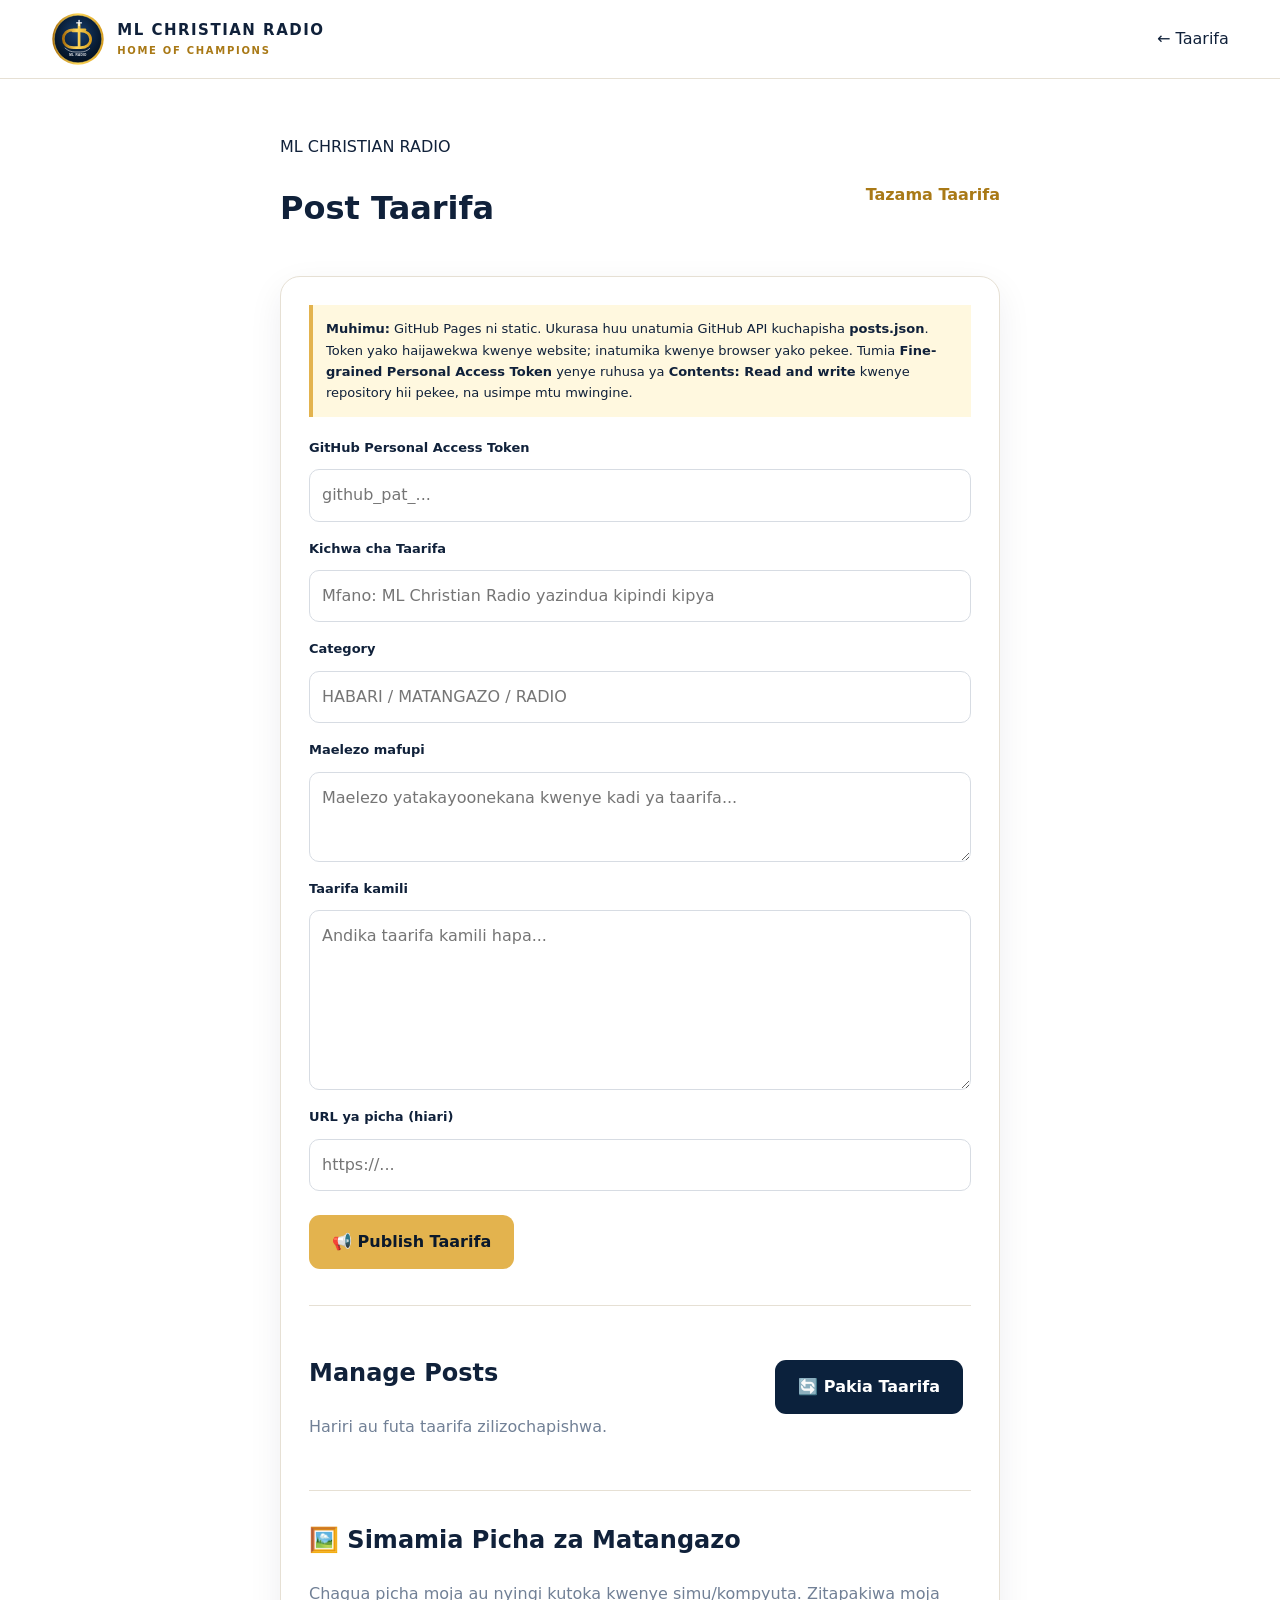
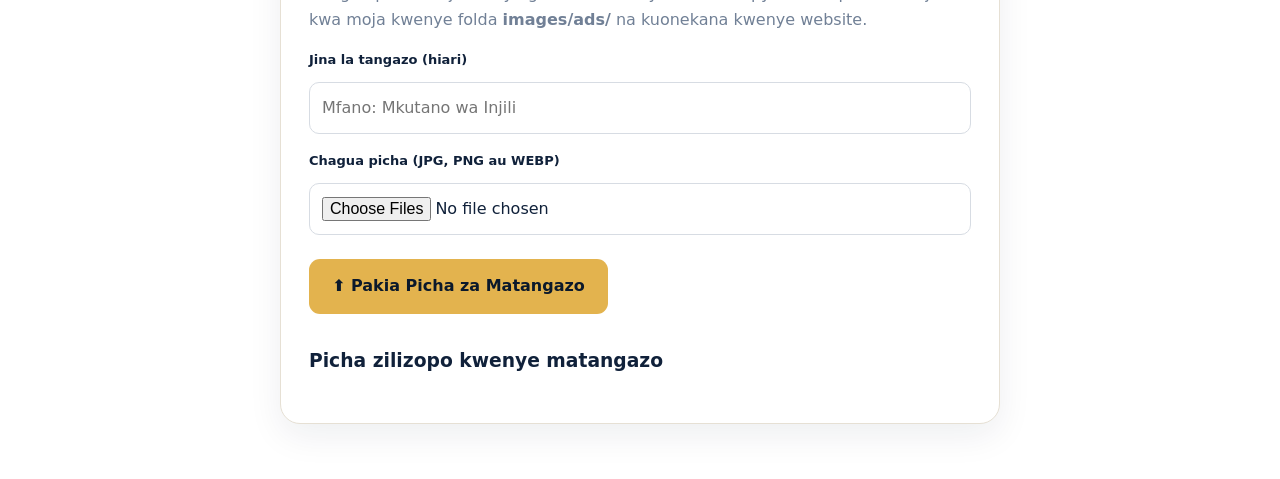
==== commit f69e97b6: "Add admin image advertisement uploader" ====
--- a/admin.html
+++ b/admin.html
@@ -29,6 +29,17 @@
 <div class="top"><div><h2>Manage Posts</h2><p style="color:#718096;margin:0">Hariri au futa taarifa zilizochapishwa.</p></div><button id="loadPosts" class="btn" style="background:#0b213c;color:white">🔄 Pakia Taarifa</button></div>
 <div id="postsStatus" class="status"></div>
 <div id="postsList" style="display:grid;gap:12px"></div>
+<hr style="border:0;border-top:1px solid #e6e0d4;margin:30px 0">
+<section aria-labelledby="adUploadTitle">
+  <h2 id="adUploadTitle">🖼️ Simamia Picha za Matangazo</h2>
+  <p style="color:#718096">Chagua picha moja au nyingi kutoka kwenye simu/kompyuta. Zitapakiwa moja kwa moja kwenye folda <b>images/ads/</b> na kuonekana kwenye website.</p>
+  <div class="field"><label>Jina la tangazo (hiari)</label><input id="adCaption" placeholder="Mfano: Mkutano wa Injili"></div>
+  <div class="field"><label>Chagua picha (JPG, PNG au WEBP)</label><input id="adFiles" type="file" accept="image/jpeg,image/png,image/webp" multiple></div>
+  <button id="uploadAds" class="btn gold" type="button">⬆️ Pakia Picha za Matangazo</button>
+  <div id="adStatus" class="status" role="status" aria-live="polite"></div>
+  <h3 style="margin-top:24px">Picha zilizopo kwenye matangazo</h3>
+  <div id="adList" style="display:grid;gap:10px"></div>
+</section>
 </div></main>
 <script>
 const owner="mwakapalilamedia-ops", repo="ML-Christian-Radio--home-of-champions-", path="posts.json", branch="main";
@@ -123,6 +134,79 @@
   }catch(e){status(e.message,false)}
   btn.disabled=false;btn.textContent=editingId?"💾 Hifadhi Mabadiliko":"📢 Publish Taarifa";
 });
+
+async function readAds(token){
+  const res=await fetch(`https://api.github.com/repos/${owner}/${repo}/contents/ads.json?ref=${branch}`,{headers:apiHeaders(token)});
+  if(res.status===404)return {ads:[],sha:null};
+  if(!res.ok){const e=await res.json().catch(()=>({}));throw new Error(e.message||"Imeshindwa kusoma ads.json.");}
+  const file=await res.json();return {ads:decodeContent(file.content),sha:file.sha};
+}
+async function saveAds(token,ads,sha){
+  const encoded=btoa(unescape(encodeURIComponent(JSON.stringify(ads,null,2))));
+  const body={message:"Update image advertisements",content:encoded,branch};
+  if(sha)body.sha=sha;
+  const res=await fetch(`https://api.github.com/repos/${owner}/${repo}/contents/ads.json`,{method:"PUT",headers:apiHeaders(token),body:JSON.stringify(body)});
+  if(!res.ok){const e=await res.json().catch(()=>({}));throw new Error(e.message||"Picha imepakiwa lakini orodha ya matangazo haijahifadhiwa.");}
+}
+function showAdStatus(message,ok){
+  const el=$("adStatus");el.textContent=message;el.className="status show "+(ok?"success":"error");
+}
+async function loadAds(){
+  const token=$("token").value.trim();if(!token)return;
+  try{
+    const {ads}=await readAds(token),list=$("adList");list.innerHTML="";
+    if(!ads.length){list.textContent="Bado hakuna picha za matangazo.";return;}
+    ads.forEach(ad=>{
+      const row=document.createElement("div");row.style.cssText="display:flex;align-items:center;gap:12px;border:1px solid #e6e0d4;border-radius:12px;padding:10px;background:#fff";
+      const img=document.createElement("img");img.src=ad.image;img.alt=ad.title||"Tangazo";img.style.cssText="width:82px;height:65px;object-fit:cover;border-radius:8px";
+      const info=document.createElement("div");info.style.cssText="min-width:0;overflow-wrap:anywhere";
+      const title=document.createElement("b");title.textContent=ad.title||"Tangazo";
+      const path=document.createElement("small");path.style.cssText="display:block;color:#718096";path.textContent=ad.image;
+      info.append(title,path);row.append(img,info);list.append(row);
+    });
+  }catch(e){$("adList").textContent=e.message;}
+}
+function fileAsBase64(file){
+  return new Promise((resolve,reject)=>{
+    const reader=new FileReader();
+    reader.onload=()=>resolve(String(reader.result).split(",")[1]);
+    reader.onerror=()=>reject(new Error("Imeshindwa kusoma picha: "+file.name));
+    reader.readAsDataURL(file);
+  });
+}
+$("uploadAds").addEventListener("click",async()=>{
+  const token=$("token").value.trim(),files=[...($("adFiles").files||[])],caption=$("adCaption").value.trim();
+  if(!token){showAdStatus("Weka GitHub Personal Access Token hapo juu kwanza.",false);return;}
+  if(!files.length){showAdStatus("Chagua angalau picha moja kwanza.",false);return;}
+  if(files.some(f=>!/^image\/(jpeg|png|webp)$/.test(f.type))){showAdStatus("Tumia picha za JPG, PNG au WEBP pekee.",false);return;}
+  if(files.some(f=>f.size>10*1024*1024)){showAdStatus("Kila picha iwe chini ya MB 10.",false);return;}
+  const button=$("uploadAds");button.disabled=true;
+  try{
+    let completed=0;
+    for(const file of files){
+      showAdStatus("Inapakia "+file.name+" ("+(completed+1)+"/"+files.length+")...",true);
+      const safeName=file.name.normalize("NFKD").replace(/[^a-zA-Z0-9._-]+/g,"-").replace(/^-+|-+$/g,"")||"tangazo";
+      const path="images/ads/"+Date.now()+"-"+safeName;
+      const content=await fileAsBase64(file);
+      const upload=await fetch(`https://api.github.com/repos/${owner}/${repo}/contents/${path.split("/").map(encodeURIComponent).join("/")}`,{
+        method:"PUT",headers:apiHeaders(token),
+        body:JSON.stringify({message:"Upload image advertisement: "+safeName,content,branch})
+      });
+      if(!upload.ok){const e=await upload.json().catch(()=>({}));throw new Error(e.message||"Imeshindwa kupakia "+file.name);}
+      const adsData=await readAds(token);
+      const title=caption||(file.name.replace(/\.[^.]+$/,"").replace(/[-_]+/g," "));
+      adsData.ads.unshift({id:Date.now().toString(),image:path,title});
+      await saveAds(token,adsData.ads,adsData.sha);
+      completed++;
+    }
+    $("adFiles").value="";$("adCaption").value="";
+    showAdStatus("✓ Picha "+completed+" zimepakiwa na kuongezwa kwenye matangazo ya website. Subiri kidogo kisha fungua website upya.",true);
+    await loadAds();
+  }catch(e){showAdStatus(e.message,false);await loadAds();}
+  button.disabled=false;
+});
+$("token").addEventListener("change",loadAds);
+
 </script>
 </body>
 </html>
--- a/styles.css
+++ b/styles.css
@@ -1 +1,3 @@
-:root{--dark:#06182d;--navy:#0b213c;--gold:#e3b34e;--gold2:#ffd66b;--cream:#f8f6f0;--ink:#10213a;--muted:#718096;--line:#e6e0d4}*{box-sizing:border-box}html{scroll-behavior:smooth}body{margin:0;font-family:system-ui,-apple-system,BlinkMacSystemFont,"Segoe UI",sans-serif;color:var(--ink);line-height:1.65}a{text-decoration:none;color:inherit}button{font:inherit}.wrap{width:min(1180px,92%);margin:auto}header{position:sticky;top:0;z-index:30;background:#fff;border-bottom:1px solid var(--line)}.nav{height:78px;display:flex;align-items:center;justify-content:space-between}.brand{display:flex;align-items:center;gap:12px}.brand img{width:54px;height:54px}.brand b,.brand small{display:block}.brand b{font-size:15px;letter-spacing:.1em}.brand small{font-size:10px;letter-spacing:.17em;color:#a97916;font-weight:900}nav{display:flex;align-items:center;gap:23px;font-weight:750;font-size:14px}nav a:hover{color:#ad7b19}.navJoin{border:0;background:var(--gold);padding:10px 16px;border-radius:9px;font-weight:900;cursor:pointer}.menu{display:none;background:none;border:0;font-size:28px}.hero{position:relative;min-height:650px;color:#fff;overflow:hidden;background:#06182d}.heroShade{position:absolute;inset:0;background:linear-gradient(90deg,rgba(4,17,32,.96) 0%,rgba(6,24,45,.83) 48%,rgba(6,24,45,.48) 100%),linear-gradient(0deg,rgba(2,12,23,.68),transparent 45%)}.heroContent{position:relative;z-index:2;display:grid;grid-template-columns:1.12fr .88fr;gap:70px;align-items:center;padding:92px 0 105px}.heroCopy label{color:var(--gold2);font-size:13px;font-weight:950;letter-spacing:.15em}.hero h1{font-size:clamp(52px,7vw,90px);line-height:.98;margin:20px 0}.hero h1 i{font-style:normal;color:var(--gold2)}.lead{font-size:20px;color:#d3dce8;max-width:650px}.heroActions{display:flex;flex-wrap:wrap;gap:5px}.btn{display:inline-block;padding:14px 23px;border-radius:11px;font-weight:900;margin:8px 8px 8px 0;cursor:pointer;border:0}.gold{background:var(--gold);color:#0b192b}.outline{border:1px solid #8395ac;background:rgba(5,20,37,.45);color:#fff}.socials{display:flex;gap:10px;margin-top:12px}.socials a{width:38px;height:38px;border-radius:50%;display:grid;place-items:center;background:#fff;color:#10213a;font-weight:900}.player{position:relative;overflow:hidden;background:#0f2035;border:1px solid #70839a55;border-radius:24px;padding:27px;text-align:center;box-shadow:0 20px 60px #0006}.playerVideo{position:absolute;inset:0;overflow:hidden;z-index:0}.playerVideo iframe{position:absolute;left:50%;top:50%;width:177.78vh;height:100vh;min-width:100%;min-height:56.25vw;transform:translate(-50%,-50%);pointer-events:none;border:0}.playerShade{position:absolute;inset:0;z-index:1;background:linear-gradient(180deg,rgba(4,17,32,.9),rgba(6,24,45,.82) 50%,rgba(2,12,23,.93))}.playerContent{position:relative;z-index:2}.playerTop{display:flex;justify-content:space-between;font-size:12px}.playerTop span{color:#ff7777}.playerLogoWrap{width:230px;height:230px;margin:14px auto 0;display:grid;place-items:center;overflow:hidden;border-radius:50%;background:transparent}.playerLogo{width:100%;height:100%;object-fit:cover;display:block;animation:none;transform:none;border:0;outline:0;background:transparent;border-radius:50%;filter:drop-shadow(0 15px 30px #0008)}.player h2{font-size:38px;margin:0 0 8px}.player p{color:#b6c2d0}.player audio{width:100%}.heroMeta{position:absolute;z-index:3;bottom:0;left:0;right:0;background:#061a33e8;border-top:1px solid #7b91aa55}.heroMeta .wrap{min-height:58px;display:flex;align-items:center;gap:30px;color:#b9c5d2}.heroMeta b{margin-left:auto;color:#ff7272}.frontNews{background:#f4f7fb}.frontNewsHead{display:flex;align-items:flex-end;justify-content:space-between;gap:30px;margin-bottom:28px}.frontNewsHead h2{margin-bottom:10px}.frontNewsHead p{max-width:760px}.frontNewsGrid{display:grid;grid-template-columns:repeat(3,1fr);gap:18px}.frontNewsCard{background:#fff;border:1px solid var(--line);border-radius:18px;overflow:hidden;box-shadow:0 8px 25px #10213a0d;display:flex;flex-direction:column}.frontNewsImage{height:180px;background:#e9eef5;overflow:hidden}.frontNewsImage img{width:100%;height:100%;object-fit:cover;display:block}.frontNewsBody{padding:24px}.frontNewsCat{display:inline-block;font-size:10px;font-weight:950;letter-spacing:.1em;color:#a97916;margin-bottom:7px}.frontNewsBody h3{font-size:21px;line-height:1.2;margin:5px 0}.frontNewsBody time{display:block;font-size:11px;color:var(--muted);margin-bottom:9px}.frontNewsBody p{font-size:13px;color:var(--muted);margin:0 0 15px}.frontNewsBody a{font-weight:900;color:#8d6415}.newsLoading{grid-column:1/-1;background:#fff;border:1px solid var(--line);border-radius:18px;padding:30px;text-align:center;color:var(--muted)}.quick{background:#fff;border-bottom:1px solid var(--line)}.qgrid{display:grid;grid-template-columns:repeat(4,1fr)}.qgrid a,.quickJoin{padding:23px 18px;border-right:1px solid var(--line);border-left:0;border-top:0;border-bottom:0;background:#fff;text-align:left;cursor:pointer;color:var(--ink)}.qgrid b,.qgrid small{display:block}.qgrid small{color:var(--muted)}.quickJoin:hover,.qgrid a:hover{background:#fffaf0}.section{padding:90px 0}.cream{background:var(--cream)}.two{display:grid;grid-template-columns:1fr 1fr;gap:70px;align-items:center}.section label,.joinBand label{color:#a97916;font-size:12px;font-weight:950;letter-spacing:.15em}.section h2,.joinBand h2{font-size:clamp(34px,4vw,50px);line-height:1.1;margin:7px 0 18px}.section p{color:var(--muted)}.card{background:#fff;border:1px solid var(--line);border-radius:20px;padding:40px}.dark{background:var(--dark);color:#fff;border:0}.dark p{color:#aeb9c7}.dark label{color:var(--gold2)}.dark h3{font-size:30px}.stats{display:flex;gap:25px}.stats b{border-top:1px solid #304158;padding-top:12px}.stats small{display:block;color:#93a1b1;font-size:10px}.cards{display:grid;grid-template-columns:repeat(3,1fr);gap:17px}.cards article{background:#fff;border:1px solid var(--line);border-radius:17px;padding:27px;transition:.25s}.cards article:hover{transform:translateY(-4px);box-shadow:0 12px 30px #10213a10}.cards h3{margin:10px 0 4px}.cards p{font-size:13px;margin:0}.joinBand{padding:65px 0;background:linear-gradient(110deg,#06182d,#0c2a4d);color:#fff}.joinBandInner{display:flex;align-items:center;justify-content:space-between;gap:40px}.joinBand h2{margin:4px 0;color:#fff}.joinBand p{color:#b7c4d4;max-width:650px}.bigJoin{white-space:nowrap}.modal{position:fixed;inset:0;z-index:100;display:none;align-items:center;justify-content:center;padding:18px}.modal.show{display:flex}.modalBackdrop{position:absolute;inset:0;background:#020b16cc;backdrop-filter:blur(5px)}.modalBox{position:relative;z-index:1;width:min(850px,100%);max-height:92vh;overflow:auto;background:#fff;border-radius:22px;padding:28px;box-shadow:0 30px 90px #0008}.modalClose{position:absolute;right:16px;top:10px;border:0;background:#eef1f5;width:38px;height:38px;border-radius:50%;font-size:28px;cursor:pointer}.modalHead{display:flex;gap:18px;align-items:center;padding-right:40px;margin-bottom:18px}.modalHead img{width:76px;height:76px}.modalHead h2{margin:3px 0;font-size:28px;line-height:1.1}.modalHead p{margin:5px 0;color:var(--muted);font-size:13px}.formGrid{display:grid;grid-template-columns:1fr 1fr;gap:15px}.field{display:flex;flex-direction:column;gap:5px}.field label{color:var(--ink);font-size:12px;font-weight:800}.field input{padding:12px;border:1px solid #d7dce3;border-radius:10px;font:inherit;outline:none}.field input:focus{border-color:var(--gold)}.readonly{background:#f4f6f8!important;font-weight:800}.notice{background:#fff8df;border-left:4px solid var(--gold);padding:12px 14px;border-radius:8px;color:#5e4a19;font-size:12px;margin:16px 0}.check{display:flex;gap:9px;align-items:flex-start;color:var(--muted);font-size:12px}.check input{margin-top:4px}.submitJoin{width:100%;margin:16px 0 0}.modalOpen{overflow:hidden}footer{background:#040e1b;color:#95a2b1;padding:28px 0;font-size:12px}@media(max-width:900px){.frontNewsGrid{grid-template-columns:1fr 1fr}.frontNewsHead{align-items:flex-start;flex-direction:column}nav{display:none;position:absolute;top:78px;left:0;right:0;background:#fff;padding:20px 4%;flex-direction:column;align-items:stretch;gap:13px}.nav.open nav{display:flex}.menu{display:block}.heroContent,.two{grid-template-columns:1fr;gap:35px}.heroContent{padding:65px 0 90px}.player{max-width:650px}.cards{grid-template-columns:1fr 1fr}.qgrid{grid-template-columns:1fr 1fr}.joinBandInner{flex-direction:column;align-items:flex-start}.bigJoin{white-space:normal}.hero{min-height:auto}.heroMeta{position:relative}}@media(max-width:560px){.frontNewsGrid{grid-template-columns:1fr}.frontNewsHead .btn{width:100%;text-align:center}.nav{height:72px}.brand img{width:48px;height:48px}.brand b{font-size:12px}.brand small{font-size:8px}.hero h1{font-size:56px}.lead{font-size:17px}.heroContent{padding:55px 0 45px}.playerLogoWrap{width:180px;height:180px}.playerLogo{width:100%;height:100%}.player h2{font-size:32px}.cards,.qgrid,.formGrid{grid-template-columns:1fr}.section{padding:65px 0}.qgrid a,.quickJoin{border-right:0;border-bottom:1px solid var(--line)}.heroMeta .wrap{flex-wrap:wrap;padding:12px 0;gap:7px;font-size:12px}.heroMeta b{margin-left:0}.modalBox{padding:22px 18px}.modalHead img{width:60px;height:60px}.modalHead h2{font-size:22px}}+:root{--dark:#06182d;--navy:#0b213c;--gold:#e3b34e;--gold2:#ffd66b;--cream:#f8f6f0;--ink:#10213a;--muted:#718096;--line:#e6e0d4}*{box-sizing:border-box}html{scroll-behavior:smooth}body{margin:0;font-family:system-ui,-apple-system,BlinkMacSystemFont,"Segoe UI",sans-serif;color:var(--ink);line-height:1.65}a{text-decoration:none;color:inherit}button{font:inherit}.wrap{width:min(1180px,92%);margin:auto}header{position:sticky;top:0;z-index:30;background:#fff;border-bottom:1px solid var(--line)}.nav{height:78px;display:flex;align-items:center;justify-content:space-between}.brand{display:flex;align-items:center;gap:12px}.brand img{width:54px;height:54px}.brand b,.brand small{display:block}.brand b{font-size:15px;letter-spacing:.1em}.brand small{font-size:10px;letter-spacing:.17em;color:#a97916;font-weight:900}nav{display:flex;align-items:center;gap:23px;font-weight:750;font-size:14px}nav a:hover{color:#ad7b19}.navJoin{border:0;background:var(--gold);padding:10px 16px;border-radius:9px;font-weight:900;cursor:pointer}.menu{display:none;background:none;border:0;font-size:28px}.hero{position:relative;min-height:650px;color:#fff;overflow:hidden;background:#06182d}.heroShade{position:absolute;inset:0;background:linear-gradient(90deg,rgba(4,17,32,.96) 0%,rgba(6,24,45,.83) 48%,rgba(6,24,45,.48) 100%),linear-gradient(0deg,rgba(2,12,23,.68),transparent 45%)}.heroContent{position:relative;z-index:2;display:grid;grid-template-columns:1.12fr .88fr;gap:70px;align-items:center;padding:92px 0 105px}.heroCopy label{color:var(--gold2);font-size:13px;font-weight:950;letter-spacing:.15em}.hero h1{font-size:clamp(52px,7vw,90px);line-height:.98;margin:20px 0}.hero h1 i{font-style:normal;color:var(--gold2)}.lead{font-size:20px;color:#d3dce8;max-width:650px}.heroActions{display:flex;flex-wrap:wrap;gap:5px}.btn{display:inline-block;padding:14px 23px;border-radius:11px;font-weight:900;margin:8px 8px 8px 0;cursor:pointer;border:0}.gold{background:var(--gold);color:#0b192b}.outline{border:1px solid #8395ac;background:rgba(5,20,37,.45);color:#fff}.socials{display:flex;gap:10px;margin-top:12px}.socials a{width:38px;height:38px;border-radius:50%;display:grid;place-items:center;background:#fff;color:#10213a;font-weight:900}.player{position:relative;overflow:hidden;background:#0f2035;border:1px solid #70839a55;border-radius:24px;padding:27px;text-align:center;box-shadow:0 20px 60px #0006}.playerVideo{position:absolute;inset:0;overflow:hidden;z-index:0}.playerVideo iframe{position:absolute;left:50%;top:50%;width:177.78vh;height:100vh;min-width:100%;min-height:56.25vw;transform:translate(-50%,-50%);pointer-events:none;border:0}.playerShade{position:absolute;inset:0;z-index:1;background:linear-gradient(180deg,rgba(4,17,32,.9),rgba(6,24,45,.82) 50%,rgba(2,12,23,.93))}.playerContent{position:relative;z-index:2}.playerTop{display:flex;justify-content:space-between;font-size:12px}.playerTop span{color:#ff7777}.playerLogoWrap{width:230px;height:230px;margin:14px auto 0;display:grid;place-items:center;overflow:hidden;border-radius:50%;background:transparent}.playerLogo{width:100%;height:100%;object-fit:cover;display:block;animation:none;transform:none;border:0;outline:0;background:transparent;border-radius:50%;filter:drop-shadow(0 15px 30px #0008)}.player h2{font-size:38px;margin:0 0 8px}.player p{color:#b6c2d0}.player audio{width:100%}.heroMeta{position:absolute;z-index:3;bottom:0;left:0;right:0;background:#061a33e8;border-top:1px solid #7b91aa55}.heroMeta .wrap{min-height:58px;display:flex;align-items:center;gap:30px;color:#b9c5d2}.heroMeta b{margin-left:auto;color:#ff7272}.frontNews{background:#f4f7fb}.frontNewsHead{display:flex;align-items:flex-end;justify-content:space-between;gap:30px;margin-bottom:28px}.frontNewsHead h2{margin-bottom:10px}.frontNewsHead p{max-width:760px}.frontNewsGrid{display:grid;grid-template-columns:repeat(3,1fr);gap:18px}.frontNewsCard{background:#fff;border:1px solid var(--line);border-radius:18px;overflow:hidden;box-shadow:0 8px 25px #10213a0d;display:flex;flex-direction:column}.frontNewsImage{height:180px;background:#e9eef5;overflow:hidden}.frontNewsImage img{width:100%;height:100%;object-fit:cover;display:block}.frontNewsBody{padding:24px}.frontNewsCat{display:inline-block;font-size:10px;font-weight:950;letter-spacing:.1em;color:#a97916;margin-bottom:7px}.frontNewsBody h3{font-size:21px;line-height:1.2;margin:5px 0}.frontNewsBody time{display:block;font-size:11px;color:var(--muted);margin-bottom:9px}.frontNewsBody p{font-size:13px;color:var(--muted);margin:0 0 15px}.frontNewsBody a{font-weight:900;color:#8d6415}.newsLoading{grid-column:1/-1;background:#fff;border:1px solid var(--line);border-radius:18px;padding:30px;text-align:center;color:var(--muted)}.quick{background:#fff;border-bottom:1px solid var(--line)}.qgrid{display:grid;grid-template-columns:repeat(4,1fr)}.qgrid a,.quickJoin{padding:23px 18px;border-right:1px solid var(--line);border-left:0;border-top:0;border-bottom:0;background:#fff;text-align:left;cursor:pointer;color:var(--ink)}.qgrid b,.qgrid small{display:block}.qgrid small{color:var(--muted)}.quickJoin:hover,.qgrid a:hover{background:#fffaf0}.section{padding:90px 0}.cream{background:var(--cream)}.two{display:grid;grid-template-columns:1fr 1fr;gap:70px;align-items:center}.section label,.joinBand label{color:#a97916;font-size:12px;font-weight:950;letter-spacing:.15em}.section h2,.joinBand h2{font-size:clamp(34px,4vw,50px);line-height:1.1;margin:7px 0 18px}.section p{color:var(--muted)}.card{background:#fff;border:1px solid var(--line);border-radius:20px;padding:40px}.dark{background:var(--dark);color:#fff;border:0}.dark p{color:#aeb9c7}.dark label{color:var(--gold2)}.dark h3{font-size:30px}.stats{display:flex;gap:25px}.stats b{border-top:1px solid #304158;padding-top:12px}.stats small{display:block;color:#93a1b1;font-size:10px}.cards{display:grid;grid-template-columns:repeat(3,1fr);gap:17px}.cards article{background:#fff;border:1px solid var(--line);border-radius:17px;padding:27px;transition:.25s}.cards article:hover{transform:translateY(-4px);box-shadow:0 12px 30px #10213a10}.cards h3{margin:10px 0 4px}.cards p{font-size:13px;margin:0}.joinBand{padding:65px 0;background:linear-gradient(110deg,#06182d,#0c2a4d);color:#fff}.joinBandInner{display:flex;align-items:center;justify-content:space-between;gap:40px}.joinBand h2{margin:4px 0;color:#fff}.joinBand p{color:#b7c4d4;max-width:650px}.bigJoin{white-space:nowrap}.modal{position:fixed;inset:0;z-index:100;display:none;align-items:center;justify-content:center;padding:18px}.modal.show{display:flex}.modalBackdrop{position:absolute;inset:0;background:#020b16cc;backdrop-filter:blur(5px)}.modalBox{position:relative;z-index:1;width:min(850px,100%);max-height:92vh;overflow:auto;background:#fff;border-radius:22px;padding:28px;box-shadow:0 30px 90px #0008}.modalClose{position:absolute;right:16px;top:10px;border:0;background:#eef1f5;width:38px;height:38px;border-radius:50%;font-size:28px;cursor:pointer}.modalHead{display:flex;gap:18px;align-items:center;padding-right:40px;margin-bottom:18px}.modalHead img{width:76px;height:76px}.modalHead h2{margin:3px 0;font-size:28px;line-height:1.1}.modalHead p{margin:5px 0;color:var(--muted);font-size:13px}.formGrid{display:grid;grid-template-columns:1fr 1fr;gap:15px}.field{display:flex;flex-direction:column;gap:5px}.field label{color:var(--ink);font-size:12px;font-weight:800}.field input{padding:12px;border:1px solid #d7dce3;border-radius:10px;font:inherit;outline:none}.field input:focus{border-color:var(--gold)}.readonly{background:#f4f6f8!important;font-weight:800}.notice{background:#fff8df;border-left:4px solid var(--gold);padding:12px 14px;border-radius:8px;color:#5e4a19;font-size:12px;margin:16px 0}.check{display:flex;gap:9px;align-items:flex-start;color:var(--muted);font-size:12px}.check input{margin-top:4px}.submitJoin{width:100%;margin:16px 0 0}.modalOpen{overflow:hidden}footer{background:#040e1b;color:#95a2b1;padding:28px 0;font-size:12px}@media(max-width:900px){.frontNewsGrid{grid-template-columns:1fr 1fr}.frontNewsHead{align-items:flex-start;flex-direction:column}nav{display:none;position:absolute;top:78px;left:0;right:0;background:#fff;padding:20px 4%;flex-direction:column;align-items:stretch;gap:13px}.nav.open nav{display:flex}.menu{display:block}.heroContent,.two{grid-template-columns:1fr;gap:35px}.heroContent{padding:65px 0 90px}.player{max-width:650px}.cards{grid-template-columns:1fr 1fr}.qgrid{grid-template-columns:1fr 1fr}.joinBandInner{flex-direction:column;align-items:flex-start}.bigJoin{white-space:normal}.hero{min-height:auto}.heroMeta{position:relative}}@media(max-width:560px){.frontNewsGrid{grid-template-columns:1fr}.frontNewsHead .btn{width:100%;text-align:center}.nav{height:72px}.brand img{width:48px;height:48px}.brand b{font-size:12px}.brand small{font-size:8px}.hero h1{font-size:56px}.lead{font-size:17px}.heroContent{padding:55px 0 45px}.playerLogoWrap{width:180px;height:180px}.playerLogo{width:100%;height:100%}.player h2{font-size:32px}.cards,.qgrid,.formGrid{grid-template-columns:1fr}.section{padding:65px 0}.qgrid a,.quickJoin{border-right:0;border-bottom:1px solid var(--line)}.heroMeta .wrap{flex-wrap:wrap;padding:12px 0;gap:7px;font-size:12px}.heroMeta b{margin-left:0}.modalBox{padding:22px 18px}.modalHead img{width:60px;height:60px}.modalHead h2{font-size:22px}}
+/* Rotating advertisement gallery */
+.adGallerySection{background:var(--cream)}.adGalleryHeading{display:flex;justify-content:space-between;align-items:flex-end;gap:24px;margin-bottom:24px}.adGalleryHeading h2{font-size:clamp(32px,4vw,48px);line-height:1.12;margin:7px 0 10px}.adGalleryHeading p{color:var(--muted);margin:0}.adGalleryControls{display:flex;gap:10px}.adGalleryControls button{width:46px;height:46px;border:1px solid var(--line);border-radius:50%;background:#fff;font-size:30px;cursor:pointer}.adGalleryControls button:hover{background:var(--gold)}.adCarousel{position:relative;height:clamp(260px,48vw,520px);overflow:hidden;border-radius:20px;background:linear-gradient(135deg,#06182d,#173b60);box-shadow:0 18px 45px #10213a18}.adSlide{position:absolute;inset:0;display:block;opacity:0;visibility:hidden;transition:opacity .65s;pointer-events:none}.adSlide.active{opacity:1;visibility:visible;pointer-events:auto}.adSlide img{width:100%;height:100%;object-fit:contain;display:block;background:#06182d}.adSlideCaption{position:absolute;left:0;right:0;bottom:0;padding:35px 28px 20px;color:white;background:linear-gradient(0deg,rgba(3,12,24,.94),transparent)}.adSlideCaption b,.adSlideCaption small{display:block}.adSlideCaption b{font-size:clamp(18px,3vw,27px)}.adSlideCaption small{color:#d2dbe5;font-size:13px}.adSlide.adMissing img{opacity:0}.adSlide.adMissing:after{content:"PAKIA PICHA YA TANGAZO KWENYE GITHUB";position:absolute;inset:0;display:grid;place-items:center;text-align:center;color:#ffd66b;font-weight:900;letter-spacing:.1em;padding:25px}.adDots{display:flex;justify-content:center;gap:9px;margin:18px}.adDot{width:10px;height:10px;padding:0;border:0;border-radius:50%;background:#c5cbd3;cursor:pointer}.adDot.active{width:28px;border-radius:9px;background:var(--gold)}.adGalleryHint{text-align:center;color:var(--muted);font-size:12px}.adGalleryHint code{background:#ebe6da;padding:2px 5px;border-radius:4px}@media(max-width:560px){.adGalleryHeading{align-items:flex-start}.adGalleryControls button{width:38px;height:38px}.adCarousel{height:320px}.adSlideCaption{padding:28px 16px 16px}}
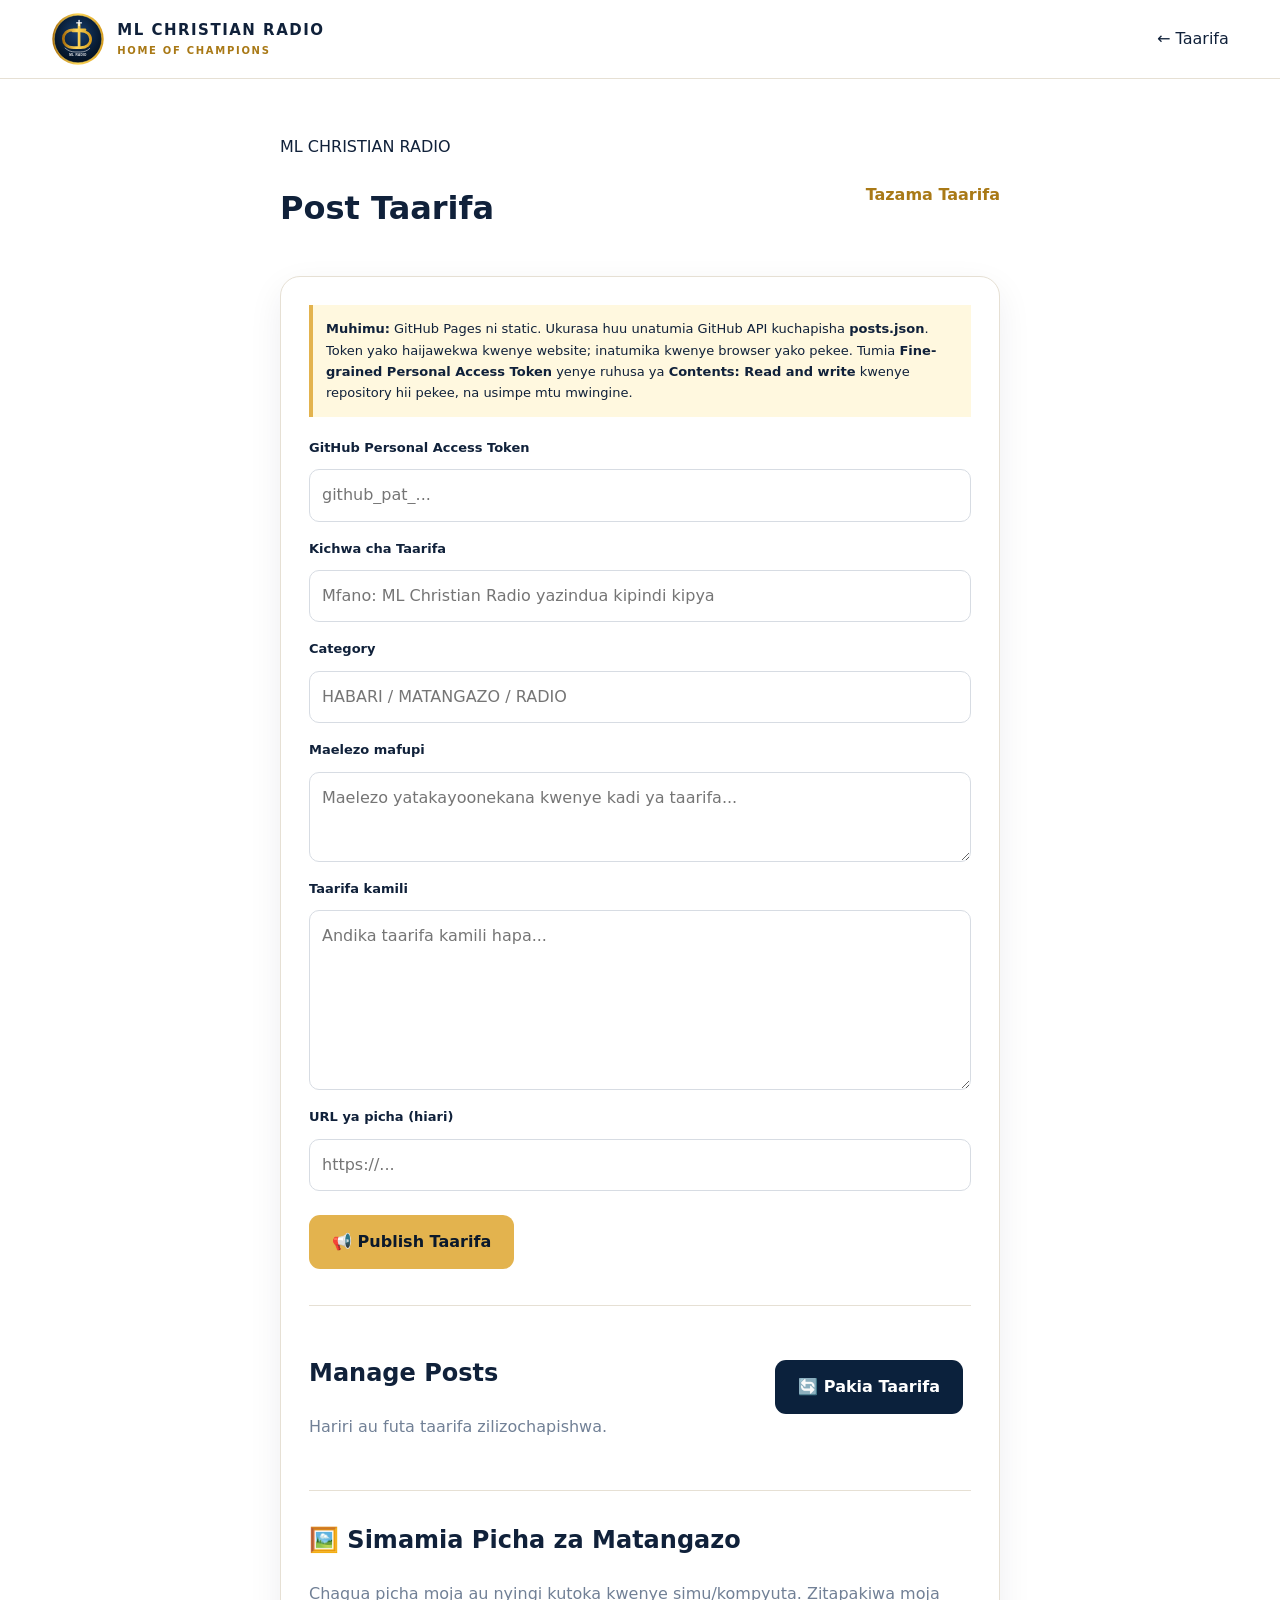
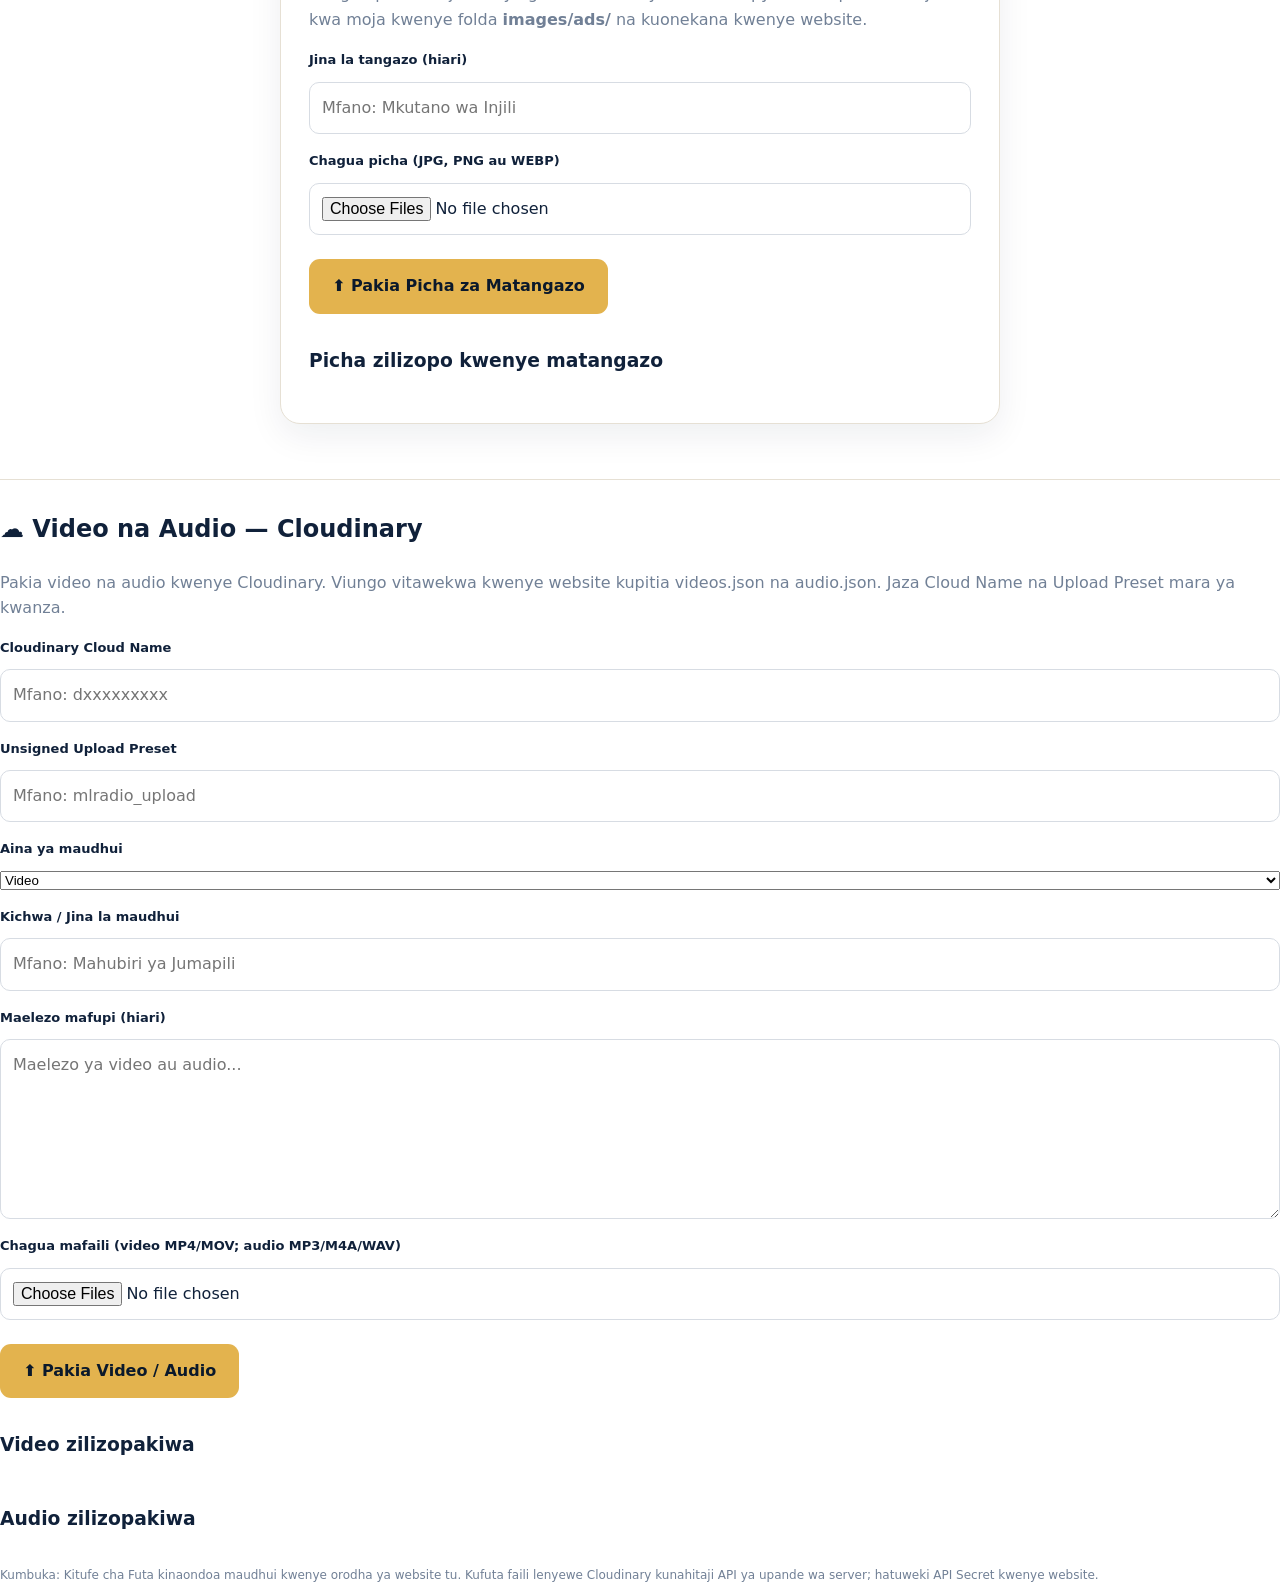
==== commit b96e2e5d: "Add Cloudinary video and audio uploader to admin" ====
--- a/admin.html
+++ b/admin.html
@@ -208,5 +208,98 @@
 $("token").addEventListener("change",loadAds);
 
 </script>
+
+<hr style="border:0;border-top:1px solid #e6e0d4;margin:30px 0">
+<section id="cloudMediaManager">
+  <h2>☁️ Video na Audio — Cloudinary</h2>
+  <p style="color:#718096;line-height:1.6">Pakia video na audio kwenye Cloudinary. Viungo vitawekwa kwenye website kupitia videos.json na audio.json. Jaza Cloud Name na Upload Preset mara ya kwanza.</p>
+  <div class="field"><label>Cloudinary Cloud Name</label><input id="cloudName" placeholder="Mfano: dxxxxxxxxx"></div>
+  <div class="field"><label>Unsigned Upload Preset</label><input id="cloudPreset" placeholder="Mfano: mlradio_upload"></div>
+  <div class="field"><label>Aina ya maudhui</label><select id="mediaKind"><option value="video">Video</option><option value="audio">Audio</option></select></div>
+  <div class="field"><label>Kichwa / Jina la maudhui</label><input id="mediaTitle" placeholder="Mfano: Mahubiri ya Jumapili"></div>
+  <div class="field"><label>Maelezo mafupi (hiari)</label><textarea id="mediaDescription" rows="2" placeholder="Maelezo ya video au audio..."></textarea></div>
+  <div class="field"><label>Chagua mafaili (video MP4/MOV; audio MP3/M4A/WAV)</label><input id="mediaFiles" type="file" accept="video/mp4,video/quicktime,audio/mpeg,audio/mp4,audio/wav,audio/x-wav,audio/aac" multiple></div>
+  <button id="uploadMedia" type="button" class="btn gold">⬆️ Pakia Video / Audio</button>
+  <div id="mediaStatus" class="status" role="status" aria-live="polite"></div>
+  <h3 style="margin-top:24px">Video zilizopakiwa</h3><div id="videoAdminList" style="display:grid;gap:10px"></div>
+  <h3 style="margin-top:24px">Audio zilizopakiwa</h3><div id="audioAdminList" style="display:grid;gap:10px"></div>
+  <p style="font-size:12px;color:#718096;line-height:1.5">Kumbuka: Kitufe cha Futa kinaondoa maudhui kwenye orodha ya website tu. Kufuta faili lenyewe Cloudinary kunahitaji API ya upande wa server; hatuweki API Secret kwenye website.</p>
+</section>
+<script>
+(function(){
+ const cloudNameEl=document.getElementById("cloudName"),presetEl=document.getElementById("cloudPreset");
+ const kindEl=document.getElementById("mediaKind"),filesEl=document.getElementById("mediaFiles");
+ const titleEl=document.getElementById("mediaTitle"),descEl=document.getElementById("mediaDescription");
+ const btn=document.getElementById("uploadMedia"),statusEl=document.getElementById("mediaStatus");
+ try{cloudNameEl.value=localStorage.getItem("mlcr-cloud-name")||"";presetEl.value=localStorage.getItem("mlcr-cloud-preset")||"";}catch(e){}
+ function msg(t,ok){statusEl.textContent=t;statusEl.className="status show "+(ok?"success":"error");}
+ function decode(b){const bytes=Uint8Array.from(atob(b.replace(/\n/g,"")),c=>c.charCodeAt(0));return JSON.parse(new TextDecoder().decode(bytes));}
+ function headers(){return {Authorization:"Bearer "+document.getElementById("token").value.trim(),Accept:"application/vnd.github+json","X-GitHub-Api-Version":"2022-11-28"};}
+ async function readList(kind){
+   const path=kind==="video"?"videos.json":"audio.json";
+   const r=await fetch("https://api.github.com/repos/mwakapalilamedia-ops/ML-Christian-Radio--home-of-champions-/contents/"+path+"?ref=main",{headers:headers()});
+   if(r.status===404)return {items:[],sha:null,path};
+   if(!r.ok)throw new Error("Imeshindwa kusoma "+path+". Hakikisha GitHub Token ina ruhusa Contents: Read and write.");
+   const f=await r.json();return {items:decode(f.content),sha:f.sha,path};
+ }
+ async function saveList(data,items,kind){
+   const content=btoa(unescape(encodeURIComponent(JSON.stringify(items,null,2))));
+   const body={message:"Update "+kind+" media library",content,branch:"main"};if(data.sha)body.sha=data.sha;
+   const r=await fetch("https://api.github.com/repos/mwakapalilamedia-ops/ML-Christian-Radio--home-of-champions-/contents/"+data.path,{method:"PUT",headers:headers(),body:JSON.stringify(body)});
+   if(!r.ok){const e=await r.json().catch(()=>({}));throw new Error(e.message||"Imeshindwa kuhifadhi orodha ya "+kind+".");}
+ }
+ async function refreshLists(){
+   const token=document.getElementById("token").value.trim();if(!token)return;
+   for(const kind of ["video","audio"]){
+     const data=await readList(kind),box=document.getElementById(kind==="video"?"videoAdminList":"audioAdminList");box.innerHTML="";
+     if(!data.items.length){box.textContent="Bado hakuna "+(kind==="video"?"video":"audio")+".";
+       continue;}
+     data.items.forEach(item=>{
+       const row=document.createElement("div");row.style.cssText="display:flex;justify-content:space-between;align-items:center;gap:10px;border:1px solid #e6e0d4;border-radius:12px;padding:12px;background:#fff";
+       const info=document.createElement("div");info.style.cssText="min-width:0;overflow-wrap:anywhere";
+       const name=document.createElement("b");name.textContent=item.title||item.filename||kind;
+       const url=document.createElement("small");url.style.cssText="display:block;color:#718096";url.textContent=item.format?("."+item.format):item.url;
+       info.append(name,url);
+       const del=document.createElement("button");del.type="button";del.className="btn";del.textContent="Ondoa";del.style.cssText="background:#ffe9e9;color:#8a2222;margin:0";
+       del.addEventListener("click",()=>removeItem(kind,item.id));row.append(info,del);box.append(row);
+     });
+   }
+ }
+ async function removeItem(kind,id){
+   if(!confirm("Ondoa maudhui haya kwenye website? Faili lenyewe litabaki Cloudinary."))return;
+   try{const data=await readList(kind);const items=data.items.filter(x=>String(x.id)!==String(id));await saveList(data,items,kind);msg("Maudhui yameondolewa kwenye website.",true);await refreshLists();}
+   catch(e){msg(e.message,false);}
+ }
+ btn.addEventListener("click",async()=>{
+   const token=document.getElementById("token").value.trim(),cloud=cloudNameEl.value.trim(),preset=presetEl.value.trim(),files=[...(filesEl.files||[])],kind=kindEl.value;
+   if(!token){msg("Weka GitHub Token hapo juu kwanza.",false);return;}
+   if(!cloud||!preset){msg("Jaza Cloudinary Cloud Name na Unsigned Upload Preset.",false);return;}
+   if(!files.length){msg("Chagua angalau faili moja.",false);return;}
+   if(kind==="video"&&files.some(f=>!/^video\/(mp4|quicktime)$/.test(f.type))){msg("Kwa sasa chagua video za MP4 au MOV pekee.",false);return;}
+   if(kind==="audio"&&files.some(f=>!/^audio\/(mpeg|mp4|wav|x-wav|aac)$/.test(f.type))){msg("Chagua audio za MP3, M4A, WAV au AAC.",false);return;}
+   try{localStorage.setItem("mlcr-cloud-name",cloud);localStorage.setItem("mlcr-cloud-preset",preset);}catch(e){}
+   btn.disabled=true;let done=0;
+   try{
+     for(const file of files){
+       msg("Inapakia "+file.name+" ("+(done+1)+"/"+files.length+")...",true);
+       const form=new FormData();form.append("file",file);form.append("upload_preset",preset);form.append("folder","ml-christian-radio/"+kind);
+       const up=await fetch("https://api.cloudinary.com/v1_1/"+encodeURIComponent(cloud)+"/"+kind+"/upload",{method:"POST",body:form});
+       const result=await up.json();if(!up.ok)throw new Error(result.error?.message||"Cloudinary imeshindwa kupakia "+file.name);
+       const data=await readList(kind);
+       const label=titleEl.value.trim()||(file.name.replace(/\.[^.]+$/,"").replace(/[-_]+/g," "));
+       data.items.unshift({id:result.public_id,title:label,description:descEl.value.trim(),url:result.secure_url,public_id:result.public_id,resource_type:result.resource_type,format:result.format,duration:result.duration||null,bytes:result.bytes,created_at:new Date().toISOString()});
+       await saveList(data,data.items,kind);done++;
+     }
+     filesEl.value="";titleEl.value="";descEl.value="";
+     msg("✓ "+done+" "+(kind==="video"?"video":"audio")+" zimepakiwa na kuwekwa kwenye website. Fungua ukurasa wa Video & Audio kuona.",true);
+     await refreshLists();
+   }catch(e){msg(e.message,false);try{await refreshLists()}catch(_){}}
+   btn.disabled=false;
+ });
+ document.getElementById("token").addEventListener("change",()=>refreshLists().catch(e=>msg(e.message,false)));
+ refreshLists().catch(()=>{});
+})();
+</script>
+
 </body>
 </html>
--- a/styles.css
+++ b/styles.css
@@ -1,3 +1,11 @@
 :root{--dark:#06182d;--navy:#0b213c;--gold:#e3b34e;--gold2:#ffd66b;--cream:#f8f6f0;--ink:#10213a;--muted:#718096;--line:#e6e0d4}*{box-sizing:border-box}html{scroll-behavior:smooth}body{margin:0;font-family:system-ui,-apple-system,BlinkMacSystemFont,"Segoe UI",sans-serif;color:var(--ink);line-height:1.65}a{text-decoration:none;color:inherit}button{font:inherit}.wrap{width:min(1180px,92%);margin:auto}header{position:sticky;top:0;z-index:30;background:#fff;border-bottom:1px solid var(--line)}.nav{height:78px;display:flex;align-items:center;justify-content:space-between}.brand{display:flex;align-items:center;gap:12px}.brand img{width:54px;height:54px}.brand b,.brand small{display:block}.brand b{font-size:15px;letter-spacing:.1em}.brand small{font-size:10px;letter-spacing:.17em;color:#a97916;font-weight:900}nav{display:flex;align-items:center;gap:23px;font-weight:750;font-size:14px}nav a:hover{color:#ad7b19}.navJoin{border:0;background:var(--gold);padding:10px 16px;border-radius:9px;font-weight:900;cursor:pointer}.menu{display:none;background:none;border:0;font-size:28px}.hero{position:relative;min-height:650px;color:#fff;overflow:hidden;background:#06182d}.heroShade{position:absolute;inset:0;background:linear-gradient(90deg,rgba(4,17,32,.96) 0%,rgba(6,24,45,.83) 48%,rgba(6,24,45,.48) 100%),linear-gradient(0deg,rgba(2,12,23,.68),transparent 45%)}.heroContent{position:relative;z-index:2;display:grid;grid-template-columns:1.12fr .88fr;gap:70px;align-items:center;padding:92px 0 105px}.heroCopy label{color:var(--gold2);font-size:13px;font-weight:950;letter-spacing:.15em}.hero h1{font-size:clamp(52px,7vw,90px);line-height:.98;margin:20px 0}.hero h1 i{font-style:normal;color:var(--gold2)}.lead{font-size:20px;color:#d3dce8;max-width:650px}.heroActions{display:flex;flex-wrap:wrap;gap:5px}.btn{display:inline-block;padding:14px 23px;border-radius:11px;font-weight:900;margin:8px 8px 8px 0;cursor:pointer;border:0}.gold{background:var(--gold);color:#0b192b}.outline{border:1px solid #8395ac;background:rgba(5,20,37,.45);color:#fff}.socials{display:flex;gap:10px;margin-top:12px}.socials a{width:38px;height:38px;border-radius:50%;display:grid;place-items:center;background:#fff;color:#10213a;font-weight:900}.player{position:relative;overflow:hidden;background:#0f2035;border:1px solid #70839a55;border-radius:24px;padding:27px;text-align:center;box-shadow:0 20px 60px #0006}.playerVideo{position:absolute;inset:0;overflow:hidden;z-index:0}.playerVideo iframe{position:absolute;left:50%;top:50%;width:177.78vh;height:100vh;min-width:100%;min-height:56.25vw;transform:translate(-50%,-50%);pointer-events:none;border:0}.playerShade{position:absolute;inset:0;z-index:1;background:linear-gradient(180deg,rgba(4,17,32,.9),rgba(6,24,45,.82) 50%,rgba(2,12,23,.93))}.playerContent{position:relative;z-index:2}.playerTop{display:flex;justify-content:space-between;font-size:12px}.playerTop span{color:#ff7777}.playerLogoWrap{width:230px;height:230px;margin:14px auto 0;display:grid;place-items:center;overflow:hidden;border-radius:50%;background:transparent}.playerLogo{width:100%;height:100%;object-fit:cover;display:block;animation:none;transform:none;border:0;outline:0;background:transparent;border-radius:50%;filter:drop-shadow(0 15px 30px #0008)}.player h2{font-size:38px;margin:0 0 8px}.player p{color:#b6c2d0}.player audio{width:100%}.heroMeta{position:absolute;z-index:3;bottom:0;left:0;right:0;background:#061a33e8;border-top:1px solid #7b91aa55}.heroMeta .wrap{min-height:58px;display:flex;align-items:center;gap:30px;color:#b9c5d2}.heroMeta b{margin-left:auto;color:#ff7272}.frontNews{background:#f4f7fb}.frontNewsHead{display:flex;align-items:flex-end;justify-content:space-between;gap:30px;margin-bottom:28px}.frontNewsHead h2{margin-bottom:10px}.frontNewsHead p{max-width:760px}.frontNewsGrid{display:grid;grid-template-columns:repeat(3,1fr);gap:18px}.frontNewsCard{background:#fff;border:1px solid var(--line);border-radius:18px;overflow:hidden;box-shadow:0 8px 25px #10213a0d;display:flex;flex-direction:column}.frontNewsImage{height:180px;background:#e9eef5;overflow:hidden}.frontNewsImage img{width:100%;height:100%;object-fit:cover;display:block}.frontNewsBody{padding:24px}.frontNewsCat{display:inline-block;font-size:10px;font-weight:950;letter-spacing:.1em;color:#a97916;margin-bottom:7px}.frontNewsBody h3{font-size:21px;line-height:1.2;margin:5px 0}.frontNewsBody time{display:block;font-size:11px;color:var(--muted);margin-bottom:9px}.frontNewsBody p{font-size:13px;color:var(--muted);margin:0 0 15px}.frontNewsBody a{font-weight:900;color:#8d6415}.newsLoading{grid-column:1/-1;background:#fff;border:1px solid var(--line);border-radius:18px;padding:30px;text-align:center;color:var(--muted)}.quick{background:#fff;border-bottom:1px solid var(--line)}.qgrid{display:grid;grid-template-columns:repeat(4,1fr)}.qgrid a,.quickJoin{padding:23px 18px;border-right:1px solid var(--line);border-left:0;border-top:0;border-bottom:0;background:#fff;text-align:left;cursor:pointer;color:var(--ink)}.qgrid b,.qgrid small{display:block}.qgrid small{color:var(--muted)}.quickJoin:hover,.qgrid a:hover{background:#fffaf0}.section{padding:90px 0}.cream{background:var(--cream)}.two{display:grid;grid-template-columns:1fr 1fr;gap:70px;align-items:center}.section label,.joinBand label{color:#a97916;font-size:12px;font-weight:950;letter-spacing:.15em}.section h2,.joinBand h2{font-size:clamp(34px,4vw,50px);line-height:1.1;margin:7px 0 18px}.section p{color:var(--muted)}.card{background:#fff;border:1px solid var(--line);border-radius:20px;padding:40px}.dark{background:var(--dark);color:#fff;border:0}.dark p{color:#aeb9c7}.dark label{color:var(--gold2)}.dark h3{font-size:30px}.stats{display:flex;gap:25px}.stats b{border-top:1px solid #304158;padding-top:12px}.stats small{display:block;color:#93a1b1;font-size:10px}.cards{display:grid;grid-template-columns:repeat(3,1fr);gap:17px}.cards article{background:#fff;border:1px solid var(--line);border-radius:17px;padding:27px;transition:.25s}.cards article:hover{transform:translateY(-4px);box-shadow:0 12px 30px #10213a10}.cards h3{margin:10px 0 4px}.cards p{font-size:13px;margin:0}.joinBand{padding:65px 0;background:linear-gradient(110deg,#06182d,#0c2a4d);color:#fff}.joinBandInner{display:flex;align-items:center;justify-content:space-between;gap:40px}.joinBand h2{margin:4px 0;color:#fff}.joinBand p{color:#b7c4d4;max-width:650px}.bigJoin{white-space:nowrap}.modal{position:fixed;inset:0;z-index:100;display:none;align-items:center;justify-content:center;padding:18px}.modal.show{display:flex}.modalBackdrop{position:absolute;inset:0;background:#020b16cc;backdrop-filter:blur(5px)}.modalBox{position:relative;z-index:1;width:min(850px,100%);max-height:92vh;overflow:auto;background:#fff;border-radius:22px;padding:28px;box-shadow:0 30px 90px #0008}.modalClose{position:absolute;right:16px;top:10px;border:0;background:#eef1f5;width:38px;height:38px;border-radius:50%;font-size:28px;cursor:pointer}.modalHead{display:flex;gap:18px;align-items:center;padding-right:40px;margin-bottom:18px}.modalHead img{width:76px;height:76px}.modalHead h2{margin:3px 0;font-size:28px;line-height:1.1}.modalHead p{margin:5px 0;color:var(--muted);font-size:13px}.formGrid{display:grid;grid-template-columns:1fr 1fr;gap:15px}.field{display:flex;flex-direction:column;gap:5px}.field label{color:var(--ink);font-size:12px;font-weight:800}.field input{padding:12px;border:1px solid #d7dce3;border-radius:10px;font:inherit;outline:none}.field input:focus{border-color:var(--gold)}.readonly{background:#f4f6f8!important;font-weight:800}.notice{background:#fff8df;border-left:4px solid var(--gold);padding:12px 14px;border-radius:8px;color:#5e4a19;font-size:12px;margin:16px 0}.check{display:flex;gap:9px;align-items:flex-start;color:var(--muted);font-size:12px}.check input{margin-top:4px}.submitJoin{width:100%;margin:16px 0 0}.modalOpen{overflow:hidden}footer{background:#040e1b;color:#95a2b1;padding:28px 0;font-size:12px}@media(max-width:900px){.frontNewsGrid{grid-template-columns:1fr 1fr}.frontNewsHead{align-items:flex-start;flex-direction:column}nav{display:none;position:absolute;top:78px;left:0;right:0;background:#fff;padding:20px 4%;flex-direction:column;align-items:stretch;gap:13px}.nav.open nav{display:flex}.menu{display:block}.heroContent,.two{grid-template-columns:1fr;gap:35px}.heroContent{padding:65px 0 90px}.player{max-width:650px}.cards{grid-template-columns:1fr 1fr}.qgrid{grid-template-columns:1fr 1fr}.joinBandInner{flex-direction:column;align-items:flex-start}.bigJoin{white-space:normal}.hero{min-height:auto}.heroMeta{position:relative}}@media(max-width:560px){.frontNewsGrid{grid-template-columns:1fr}.frontNewsHead .btn{width:100%;text-align:center}.nav{height:72px}.brand img{width:48px;height:48px}.brand b{font-size:12px}.brand small{font-size:8px}.hero h1{font-size:56px}.lead{font-size:17px}.heroContent{padding:55px 0 45px}.playerLogoWrap{width:180px;height:180px}.playerLogo{width:100%;height:100%}.player h2{font-size:32px}.cards,.qgrid,.formGrid{grid-template-columns:1fr}.section{padding:65px 0}.qgrid a,.quickJoin{border-right:0;border-bottom:1px solid var(--line)}.heroMeta .wrap{flex-wrap:wrap;padding:12px 0;gap:7px;font-size:12px}.heroMeta b{margin-left:0}.modalBox{padding:22px 18px}.modalHead img{width:60px;height:60px}.modalHead h2{font-size:22px}}
 /* Rotating advertisement gallery */
 .adGallerySection{background:var(--cream)}.adGalleryHeading{display:flex;justify-content:space-between;align-items:flex-end;gap:24px;margin-bottom:24px}.adGalleryHeading h2{font-size:clamp(32px,4vw,48px);line-height:1.12;margin:7px 0 10px}.adGalleryHeading p{color:var(--muted);margin:0}.adGalleryControls{display:flex;gap:10px}.adGalleryControls button{width:46px;height:46px;border:1px solid var(--line);border-radius:50%;background:#fff;font-size:30px;cursor:pointer}.adGalleryControls button:hover{background:var(--gold)}.adCarousel{position:relative;height:clamp(260px,48vw,520px);overflow:hidden;border-radius:20px;background:linear-gradient(135deg,#06182d,#173b60);box-shadow:0 18px 45px #10213a18}.adSlide{position:absolute;inset:0;display:block;opacity:0;visibility:hidden;transition:opacity .65s;pointer-events:none}.adSlide.active{opacity:1;visibility:visible;pointer-events:auto}.adSlide img{width:100%;height:100%;object-fit:contain;display:block;background:#06182d}.adSlideCaption{position:absolute;left:0;right:0;bottom:0;padding:35px 28px 20px;color:white;background:linear-gradient(0deg,rgba(3,12,24,.94),transparent)}.adSlideCaption b,.adSlideCaption small{display:block}.adSlideCaption b{font-size:clamp(18px,3vw,27px)}.adSlideCaption small{color:#d2dbe5;font-size:13px}.adSlide.adMissing img{opacity:0}.adSlide.adMissing:after{content:"PAKIA PICHA YA TANGAZO KWENYE GITHUB";position:absolute;inset:0;display:grid;place-items:center;text-align:center;color:#ffd66b;font-weight:900;letter-spacing:.1em;padding:25px}.adDots{display:flex;justify-content:center;gap:9px;margin:18px}.adDot{width:10px;height:10px;padding:0;border:0;border-radius:50%;background:#c5cbd3;cursor:pointer}.adDot.active{width:28px;border-radius:9px;background:var(--gold)}.adGalleryHint{text-align:center;color:var(--muted);font-size:12px}.adGalleryHint code{background:#ebe6da;padding:2px 5px;border-radius:4px}@media(max-width:560px){.adGalleryHeading{align-items:flex-start}.adGalleryControls button{width:38px;height:38px}.adCarousel{height:320px}.adSlideCaption{padding:28px 16px 16px}}
+
+/* Keep the rotating ad gallery prominent at the top of the homepage */
+.adGallerySection{padding:30px 0 38px}.adCarousel{height:clamp(230px,38vw,430px)}@media(max-width:560px){.adGallerySection{padding:22px 0 30px}.adCarousel{height:290px}}
+
+/* Responsive Facebook Page Plugin */
+.facebookFeed{width:100%;max-width:500px;min-width:0;margin-inline:auto;overflow:hidden;padding:0!important}
+.facebookFeed .fb-page,.facebookFeed .fb-page span,.facebookFeed iframe{max-width:100%}
+.facebookNote{font-size:.9rem;opacity:.8}
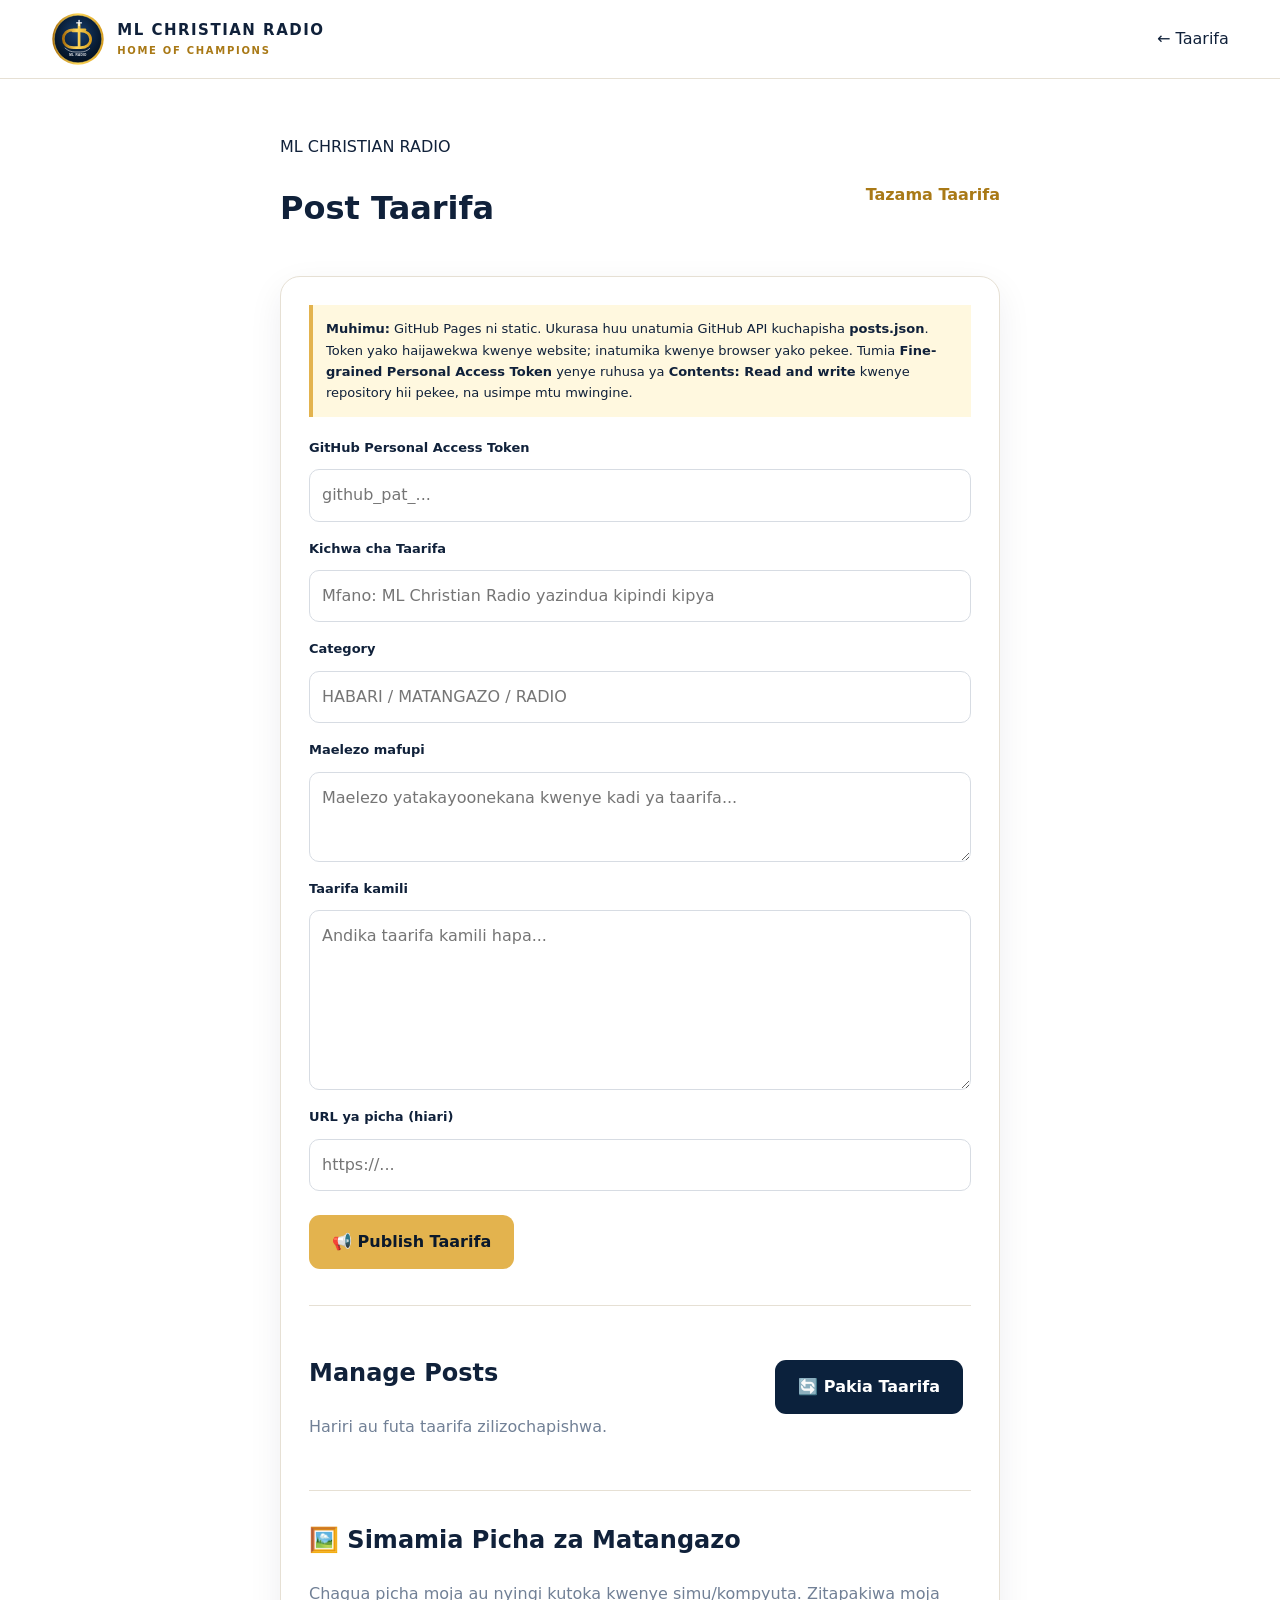
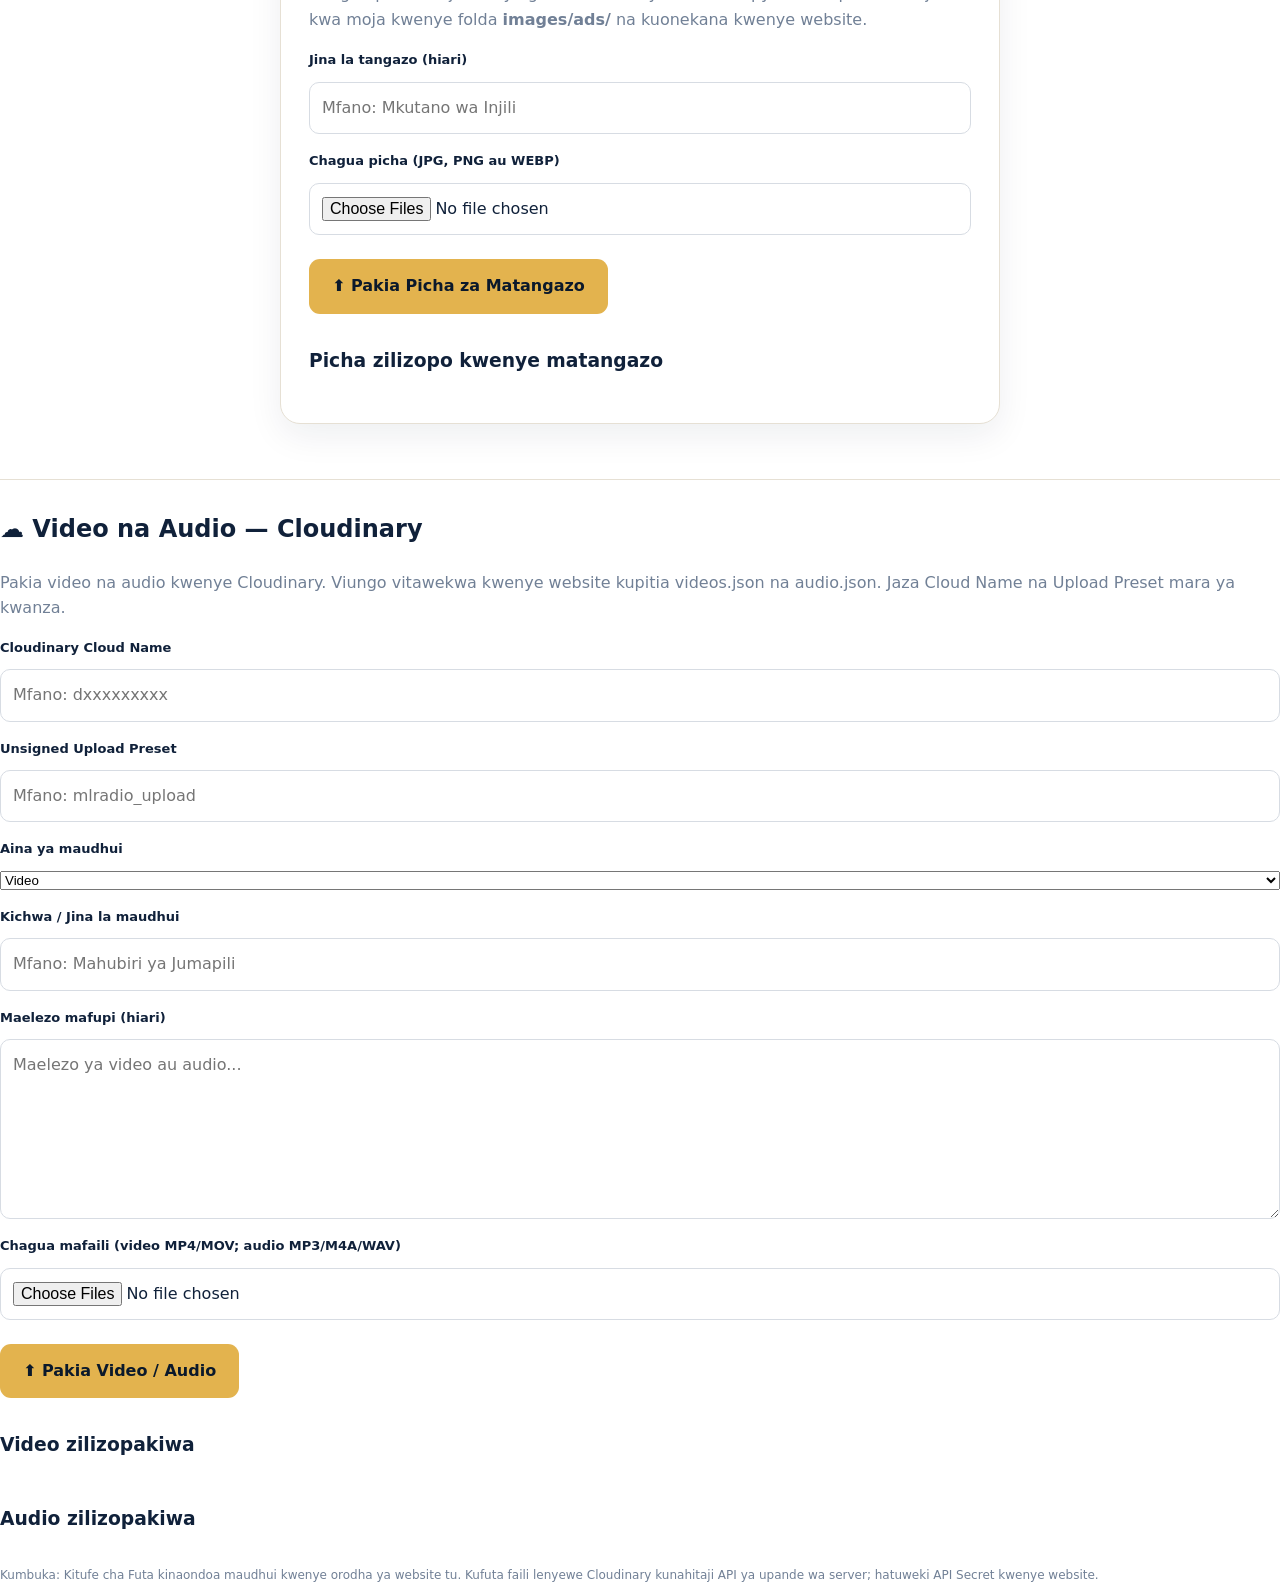
==== commit bd4acb3b: "Use Cloudinary video endpoint for video and audio uploads" ====
--- a/admin.html
+++ b/admin.html
@@ -283,7 +283,7 @@
      for(const file of files){
        msg("Inapakia "+file.name+" ("+(done+1)+"/"+files.length+")...",true);
        const form=new FormData();form.append("file",file);form.append("upload_preset",preset);form.append("folder","ml-christian-radio/"+kind);
-       const up=await fetch("https://api.cloudinary.com/v1_1/"+encodeURIComponent(cloud)+"/"+kind+"/upload",{method:"POST",body:form});
+       const up=await fetch("https://api.cloudinary.com/v1_1/"+encodeURIComponent(cloud)+"/video/upload",{method:"POST",body:form});
        const result=await up.json();if(!up.ok)throw new Error(result.error?.message||"Cloudinary imeshindwa kupakia "+file.name);
        const data=await readList(kind);
        const label=titleEl.value.trim()||(file.name.replace(/\.[^.]+$/,"").replace(/[-_]+/g," "));
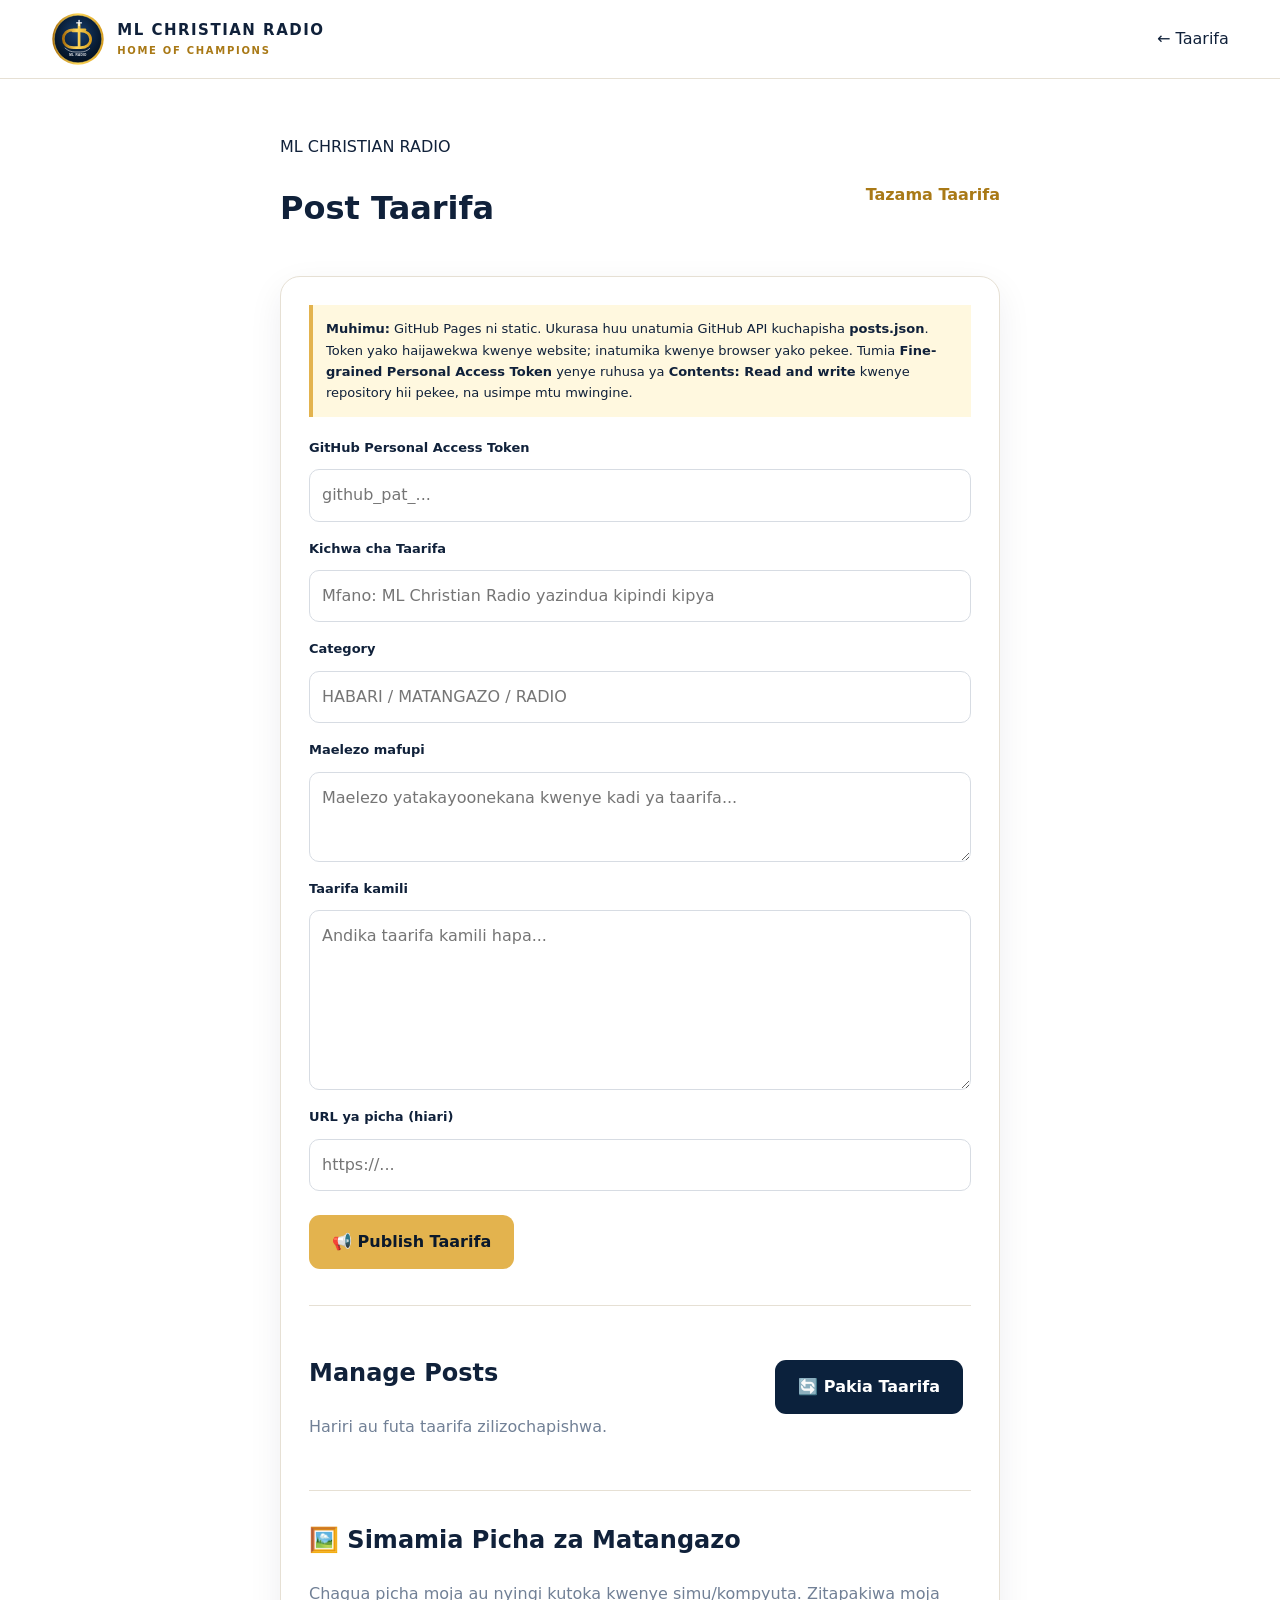
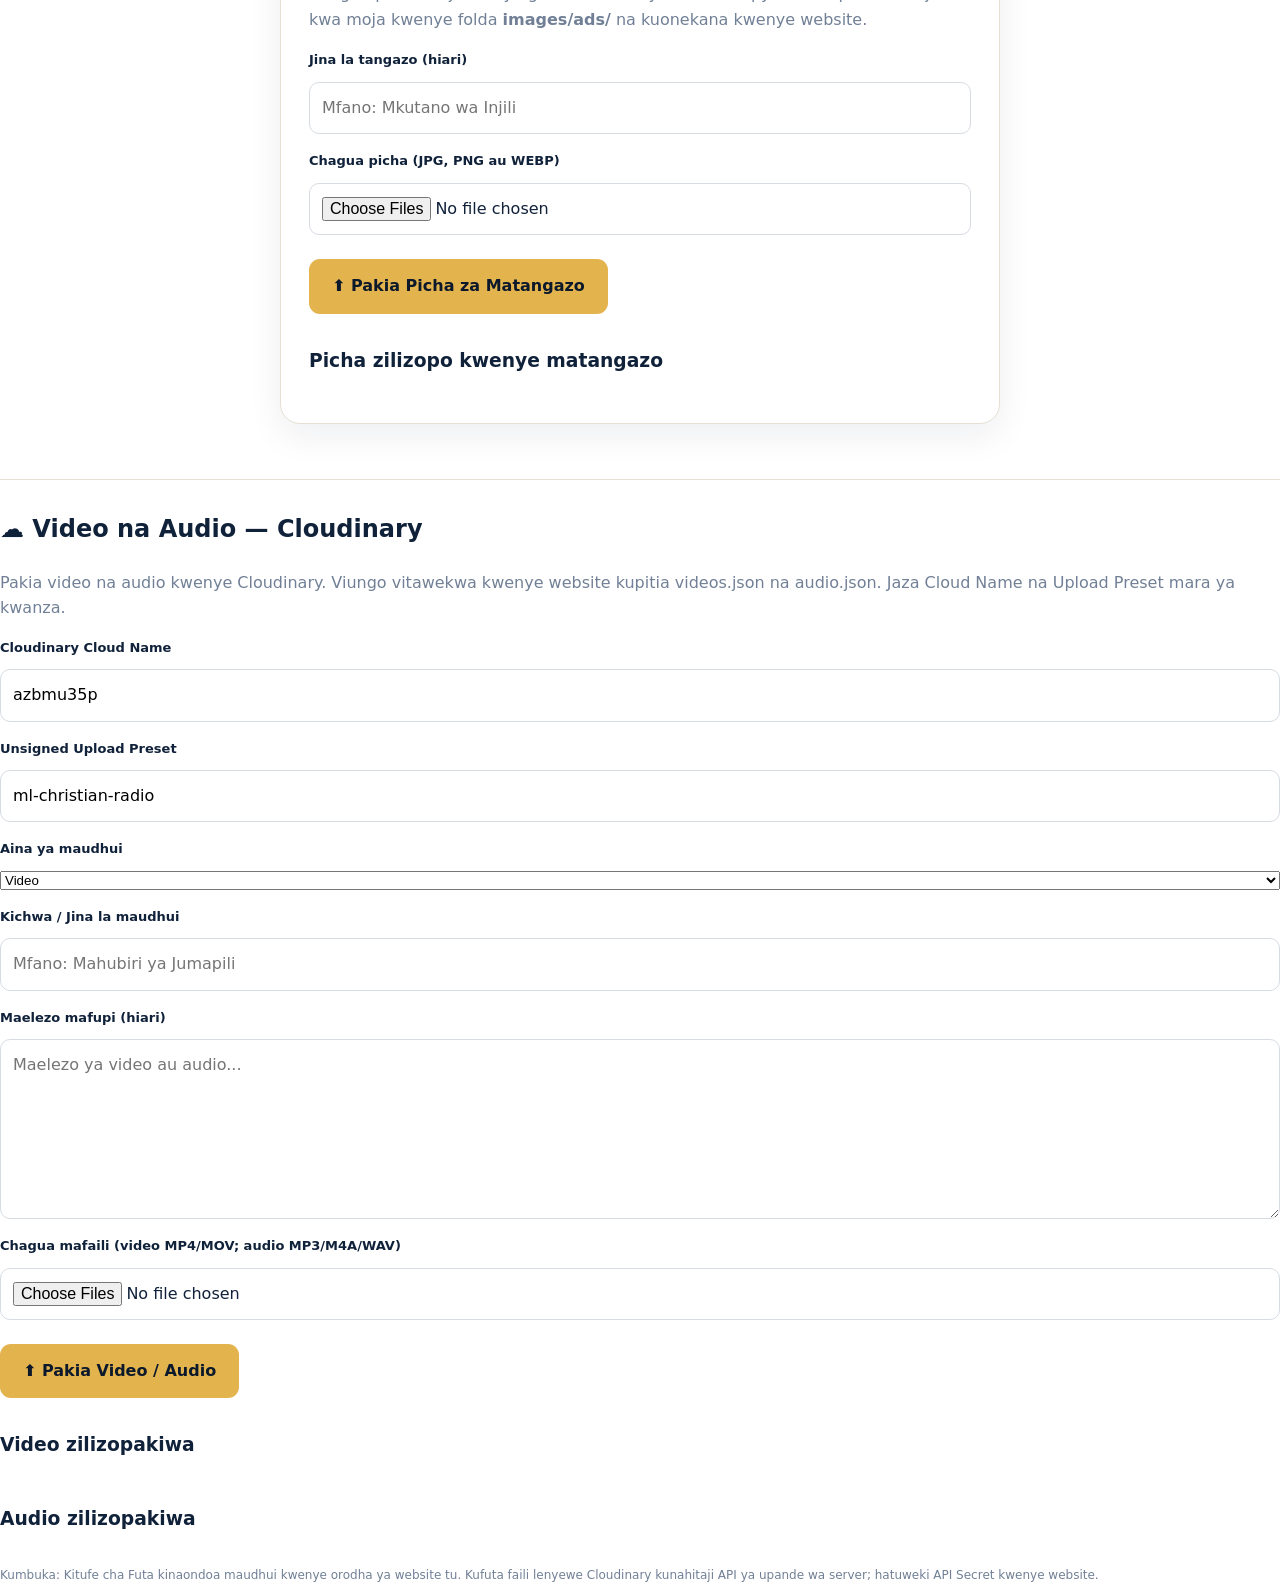
==== commit 4cb5b8f4: "Set ML Christian Radio Cloudinary upload configuration" ====
--- a/admin.html
+++ b/admin.html
@@ -213,8 +213,8 @@
 <section id="cloudMediaManager">
   <h2>☁️ Video na Audio — Cloudinary</h2>
   <p style="color:#718096;line-height:1.6">Pakia video na audio kwenye Cloudinary. Viungo vitawekwa kwenye website kupitia videos.json na audio.json. Jaza Cloud Name na Upload Preset mara ya kwanza.</p>
-  <div class="field"><label>Cloudinary Cloud Name</label><input id="cloudName" placeholder="Mfano: dxxxxxxxxx"></div>
-  <div class="field"><label>Unsigned Upload Preset</label><input id="cloudPreset" placeholder="Mfano: mlradio_upload"></div>
+  <div class="field"><label>Cloudinary Cloud Name</label><input id="cloudName" placeholder="Mfano: dxxxxxxxxx" value="azbmu35p"></div>
+  <div class="field"><label>Unsigned Upload Preset</label><input id="cloudPreset" placeholder="Mfano: mlradio_upload" value="ml-christian-radio"></div>
   <div class="field"><label>Aina ya maudhui</label><select id="mediaKind"><option value="video">Video</option><option value="audio">Audio</option></select></div>
   <div class="field"><label>Kichwa / Jina la maudhui</label><input id="mediaTitle" placeholder="Mfano: Mahubiri ya Jumapili"></div>
   <div class="field"><label>Maelezo mafupi (hiari)</label><textarea id="mediaDescription" rows="2" placeholder="Maelezo ya video au audio..."></textarea></div>
@@ -231,7 +231,7 @@
  const kindEl=document.getElementById("mediaKind"),filesEl=document.getElementById("mediaFiles");
  const titleEl=document.getElementById("mediaTitle"),descEl=document.getElementById("mediaDescription");
  const btn=document.getElementById("uploadMedia"),statusEl=document.getElementById("mediaStatus");
- try{cloudNameEl.value=localStorage.getItem("mlcr-cloud-name")||"";presetEl.value=localStorage.getItem("mlcr-cloud-preset")||"";}catch(e){}
+ try{cloudNameEl.value=localStorage.getItem("mlcr-cloud-name")||"azbmu35p";presetEl.value=localStorage.getItem("mlcr-cloud-preset")||"ml-christian-radio";}catch(e){}
  function msg(t,ok){statusEl.textContent=t;statusEl.className="status show "+(ok?"success":"error");}
  function decode(b){const bytes=Uint8Array.from(atob(b.replace(/\n/g,"")),c=>c.charCodeAt(0));return JSON.parse(new TextDecoder().decode(bytes));}
  function headers(){return {Authorization:"Bearer "+document.getElementById("token").value.trim(),Accept:"application/vnd.github+json","X-GitHub-Api-Version":"2022-11-28"};}
